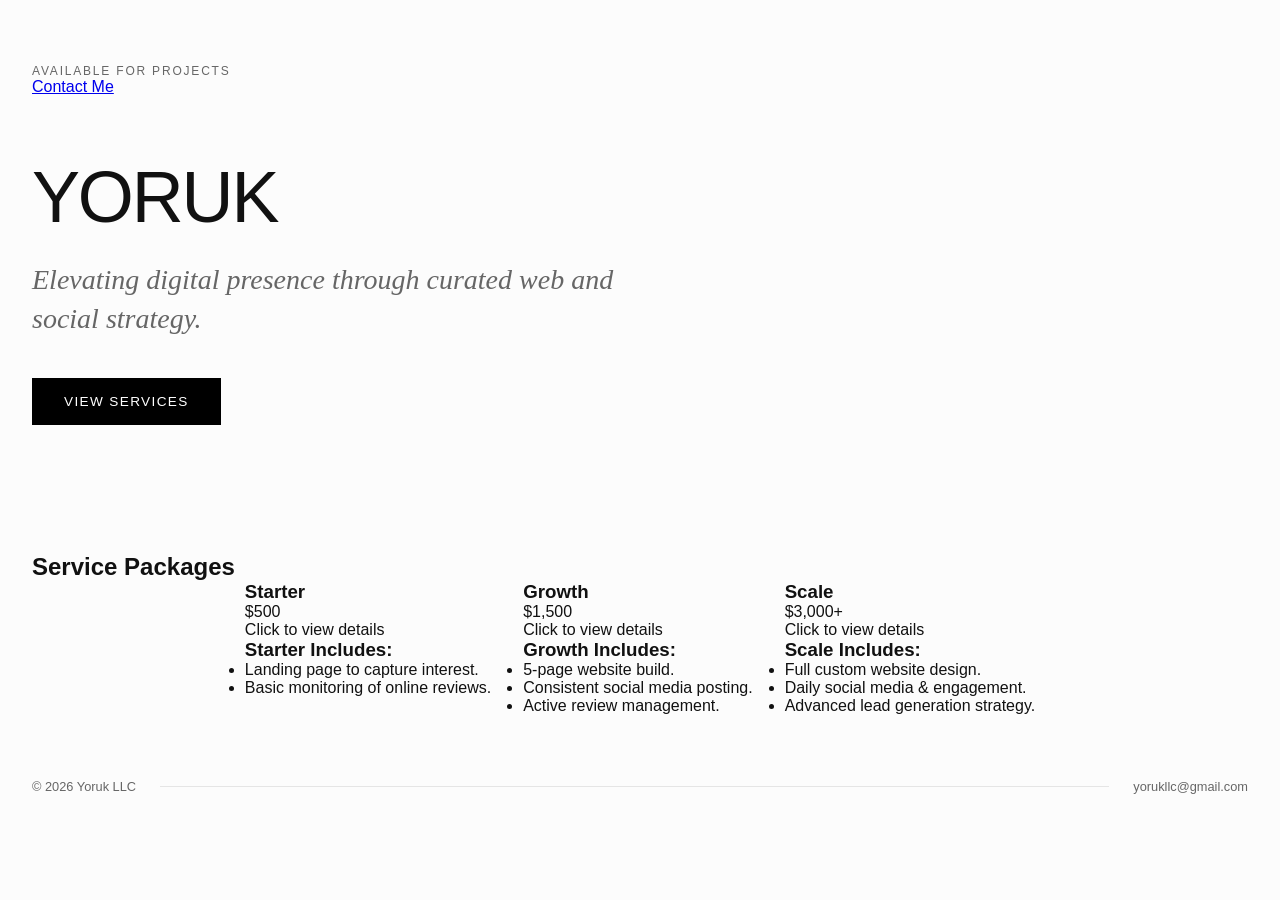
==== index.html @ 00af8c2c "Update index.html" ====
<!DOCTYPE html>
<html lang="en">
<!-- SECTION: Metadata & External Resources -->
<head>
    <meta charset="UTF-8">
    <meta name="viewport" content="width=device-width, initial-scale=1.0">
    <title>Yoruk | Digital</title>
    <!-- Linking the CSS file -->
    <link rel="stylesheet" href="style.css?v=2">
</head>
<body>

    <!-- SECTION: Header (Status & Navigation) -->
    <header class="fade-in">
        <div class="status-badge">Available for Projects</div>
        <nav>
            <a href="mailto:yorukllc@gmail.com">Contact Me</a>
        </nav>
    </header>

    <!-- SECTION: Main Hero (Title & Tagline) -->
    <main class="fade-in">
        <h1>Yoruk</h1>
        <p class="tagline">Elevating digital presence through curated web and social strategy.</p>
        <a href="#pricing" class="cta-button">View Services</a>
    </main>

    <!-- SECTION: Pricing & Service Selection -->
    <section id="pricing" class="pricing-section">
        <h2>Service Packages</h2>
        <div class="pricing-container">
            
            <!-- Tier 1: Starter -->
            <div class="flip-card" onclick="this.classList.toggle('flipped')">
                <div class="flip-card-inner">
                    <div class="flip-card-front">
                        <h3>Starter</h3>
                        <div class="amount">$500</div>
                        <p>Click to view details</p>
                    </div>
                    <div class="flip-card-back">
                        <h3>Starter Includes:</h3>
                        <ul>
                            <li>Landing page to capture interest.</li>
                            <li>Basic monitoring of online reviews.</li>
                        </ul>
                    </div>
                </div>
            </div>

            <!-- Tier 2: Growth -->
            <div class="flip-card" onclick="this.classList.toggle('flipped')">
                <div class="flip-card-inner">
                    <div class="flip-card-front">
                        <h3>Growth</h3>
                        <div class="amount">$1,500</div>
                        <p>Click to view details</p>
                    </div>
                    <div class="flip-card-back">
                        <h3>Growth Includes:</h3>
                        <ul>
                            <li>5-page website build.</li>
                            <li>Consistent social media posting.</li>
                            <li>Active review management.</li>
                        </ul>
                    </div>
                </div>
            </div>

            <!-- Tier 3: Scale -->
            <div class="flip-card" onclick="this.classList.toggle('flipped')">
                <div class="flip-card-inner">
                    <div class="flip-card-front">
                        <h3>Scale</h3>
                        <div class="amount">$3,000+</div>
                        <p>Click to view details</p>
                    </div>
                    <div class="flip-card-back">
                        <h3>Scale Includes:</h3>
                        <ul>
                            <li>Full custom website design.</li>
                            <li>Daily social media & engagement.</li>
                            <li>Advanced lead generation strategy.</li>
                        </ul>
                    </div>
                </div>
            </div>
        </div>
    </section>

    <!-- SECTION: Footer -->
    <footer class="fade-in">
        <div>&copy; 2026 Yoruk LLC</div>
        <div class="footer-line"></div>
        <div><a href="mailto:yorukllc@gmail.com" style="color: inherit; text-decoration: none;">yorukllc@gmail.com</a></div>
    </footer>

    <!-- SECTION: JavaScript Integration -->
    <!-- (Note: The flip functionality is handled by inline JS via the click attribute) -->
    <script src="script.js"></script>
</body>
</html>
---- style.css ----
:root {
    --bg-color: #fcfcfc;
    --text-main: #111111;
    --text-muted: #666666;
    --accent: #000000;
}

* {
    box-sizing: border-box;
    margin: 0;
    padding: 0;
}

body {
    font-family: 'Inter', -apple-system, BlinkMacSystemFont, sans-serif;
    background-color: var(--bg-color);
    color: var(--text-main);
    display: flex;
    flex-direction: column;
    padding: 4rem 2rem;
    -webkit-font-smoothing: antialiased;
}

/* Luxury Entrance Animation */
.fade-in {
    animation: fadeIn ease 1.6s;
}

@keyframes fadeIn {
    0% { opacity: 0; transform: translateY(10px); }
    100% { opacity: 1; transform: translateY(0); }
}

header {
    width: 100%;
}

.status-badge {
    font-size: 0.75rem;
    text-transform: uppercase;
    letter-spacing: 0.15em;
    color: var(--text-muted);
    font-weight: 500;
}

main {
    max-width: 600px;
    margin: 4rem 0;
}

h1 {
    font-family: 'Inter', sans-serif;
    font-size: clamp(2.5rem, 8vw, 4.5rem);
    font-weight: 300;
    letter-spacing: -0.03em;
    line-height: 1.05;
    margin-bottom: 1.5rem;
    text-transform: uppercase;
}

.tagline {
    font-family: 'Georgia', serif; /* Fallback for your luxury font */
    font-size: clamp(1.25rem, 4vw, 1.75rem);
    font-style: italic;
    color: var(--text-muted);
    line-height: 1.4;
    font-weight: 300;
    margin-bottom: 2.5rem;
}

.cta-button {
    display: inline-block;
    background-color: var(--accent);
    color: #ffffff;
    text-decoration: none;
    padding: 1rem 2rem;
    font-size: 0.85rem;
    letter-spacing: 0.1em;
    text-transform: uppercase;
    font-weight: 500;
    transition: all 0.3s ease;
}

.cta-button:hover {
    opacity: 0.8;
    transform: translateY(-1px);
}

/* Pricing Section */
.pricing-section {
    padding: 4rem 0;
}

.pricing-container {
    display: flex;
    flex-wrap: wrap;
    gap: 2rem;
    justify-content: center;
}

.price-card {
    background: #ffffff;
    border: 1px solid #e5e5e5;
    border-radius: 12px;
    padding: 2.5rem;
    display: flex;
    flex-direction: column;
    align-items: center;
    transition: all 0.3s ease;
    cursor: pointer;
}

.price-card:hover {
    border-color: var(--accent);
    transform: translateY(-5px);
    box-shadow: 0 10px 20px rgba(0,0,0,0.05);
}

.price-card h3 {
    font-size: 1.5rem;
    margin-bottom: 1rem;
    text-transform: uppercase;
}

.price-card .amount {
    font-size: 2rem;
    font-weight: 300;
    margin-bottom: 2rem;
}

.price-card ul {
    list-style: none;
    color: var(--text-muted);
    text-align: center;
}

/* À La Carte Table */
#service-table {
    width: 100%;
    max-width: 600px;
    margin: 2rem auto;
    border-collapse: collapse;
}

#service-table td {
    padding: 1.5rem;
    border-bottom: 1px solid #e5e5e5;
    cursor: pointer;
    transition: background 0.2s;
}

#service-table tr:hover {
    background-color: #f9f9f9;
}

.selected {
    background-color: #f0f0f0 !important;
    border-left: 5px solid var(--accent);
}

/* Footer */
footer {
    width: 100%;
    margin-top: auto;
    display: flex;
    justify-content: space-between;
    align-items: center;
    font-size: 0.8rem;
    color: var(--text-muted);
}

.footer-line {
    height: 1px;
    background-color: #e5e5e5;
    flex-grow: 1;
    margin: 0 1.5rem;
}

/* Mobile Adjustments */
@media (max-width: 480px) {
    body { padding: 2rem 1.5rem; }
    footer { flex-direction: column; gap: 1rem; align-items: flex-start; }
    .footer-line { display: none; }
}
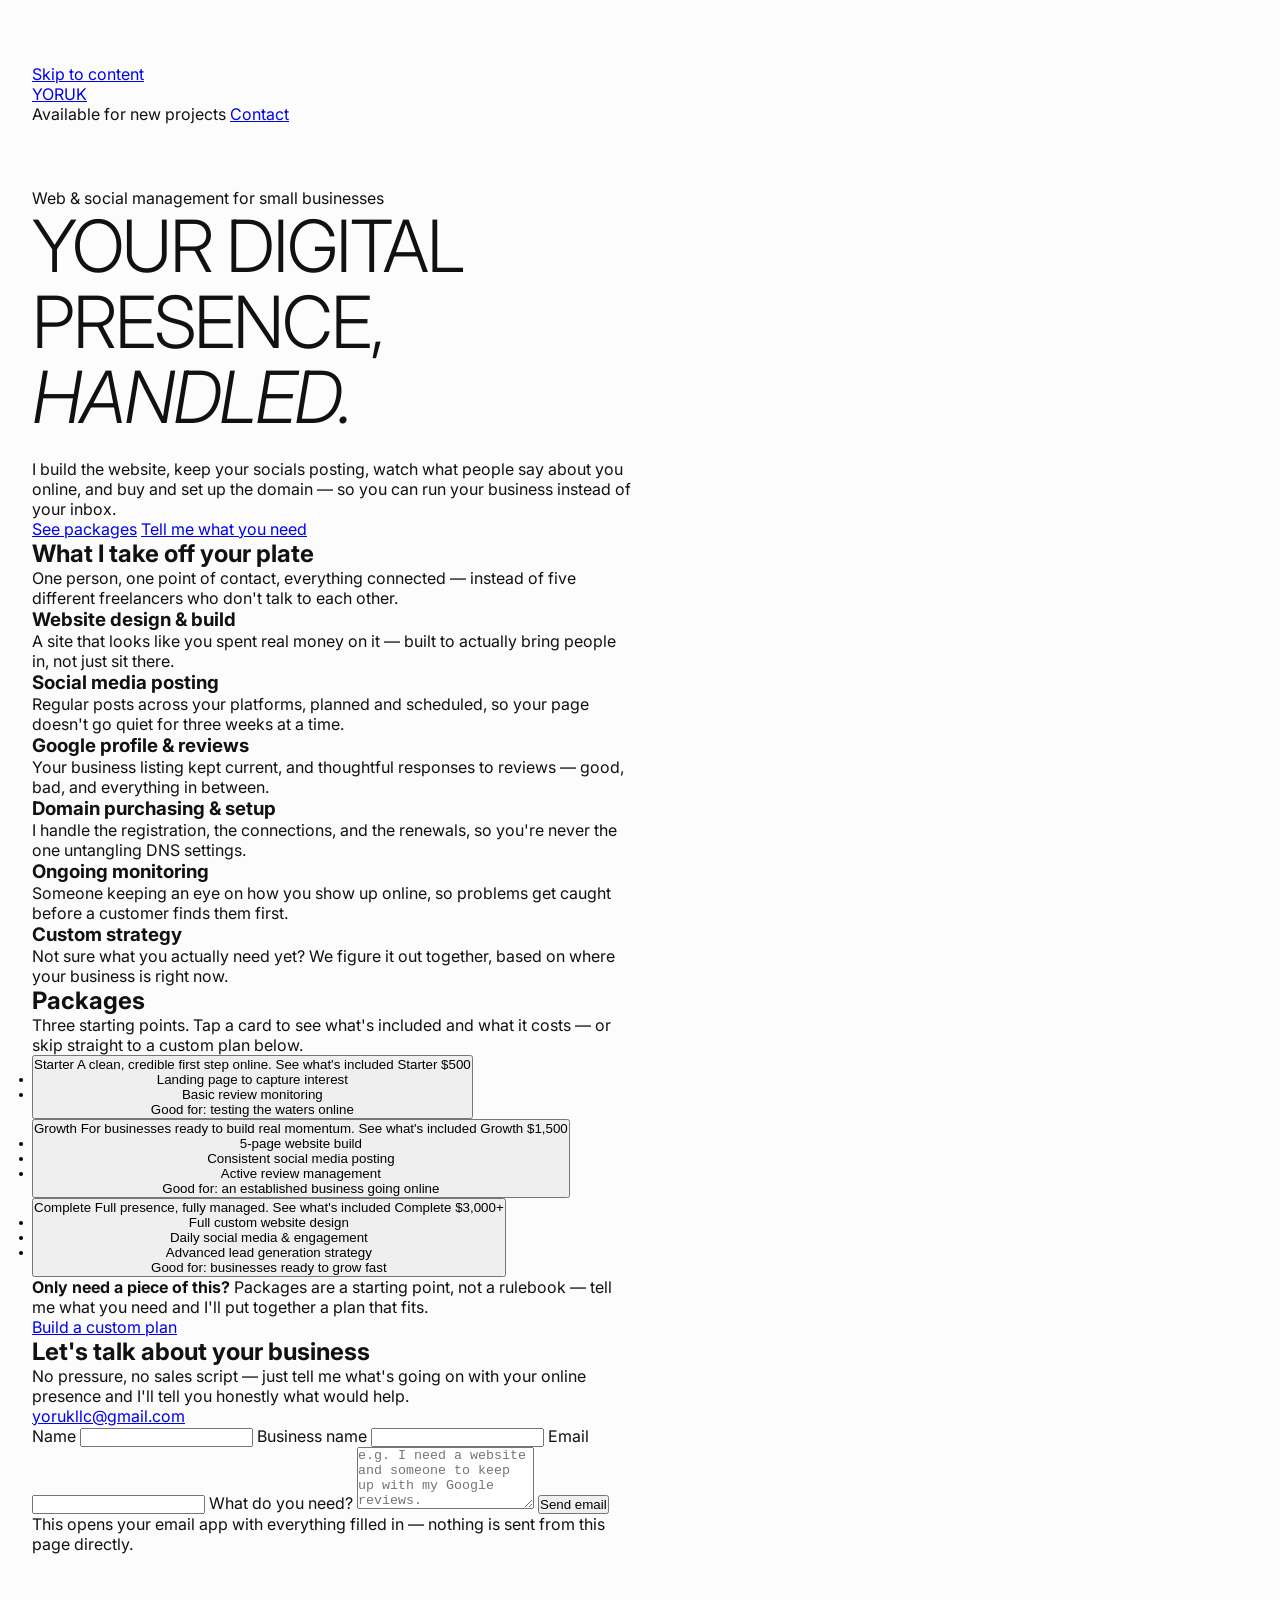
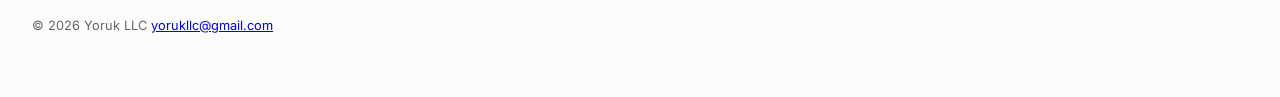
==== commit 4e65f42b: "Update index.html" ====
--- a/index.html
+++ b/index.html
@@ -1,102 +1,213 @@
 <!DOCTYPE html>
 <html lang="en">
-<!-- SECTION: Metadata & External Resources -->
 <head>
-    <meta charset="UTF-8">
-    <meta name="viewport" content="width=device-width, initial-scale=1.0">
-    <title>Yoruk | Digital</title>
-    <!-- Linking the CSS file -->
-    <link rel="stylesheet" href="style.css?v=2">
+<meta charset="UTF-8">
+<meta name="viewport" content="width=device-width, initial-scale=1.0">
+<title>Yoruk — Digital Presence, Handled</title>
+<meta name="description" content="Yoruk builds websites, manages social posting, watches your reviews, and handles your domains — so your business shows up well online, without you having to manage it.">
+
+<link rel="preconnect" href="https://fonts.googleapis.com">
+<link rel="preconnect" href="https://fonts.gstatic.com" crossorigin>
+<link href="https://fonts.googleapis.com/css2?family=Fraunces:ital,opsz,wght@0,9..144,400;0,9..144,500;0,9..144,600;1,9..144,500&family=Inter:wght@400;500;600&family=IBM+Plex+Mono:wght@400;500&display=swap" rel="stylesheet">
+
+<link rel="stylesheet" href="style.css">
 </head>
 <body>
 
-    <!-- SECTION: Header (Status & Navigation) -->
-    <header class="fade-in">
-        <div class="status-badge">Available for Projects</div>
-        <nav>
-            <a href="mailto:yorukllc@gmail.com">Contact Me</a>
-        </nav>
-    </header>
-
-    <!-- SECTION: Main Hero (Title & Tagline) -->
-    <main class="fade-in">
-        <h1>Yoruk</h1>
-        <p class="tagline">Elevating digital presence through curated web and social strategy.</p>
-        <a href="#pricing" class="cta-button">View Services</a>
-    </main>
-
-    <!-- SECTION: Pricing & Service Selection -->
-    <section id="pricing" class="pricing-section">
-        <h2>Service Packages</h2>
-        <div class="pricing-container">
-            
-            <!-- Tier 1: Starter -->
-            <div class="flip-card" onclick="this.classList.toggle('flipped')">
-                <div class="flip-card-inner">
-                    <div class="flip-card-front">
-                        <h3>Starter</h3>
-                        <div class="amount">$500</div>
-                        <p>Click to view details</p>
-                    </div>
-                    <div class="flip-card-back">
-                        <h3>Starter Includes:</h3>
-                        <ul>
-                            <li>Landing page to capture interest.</li>
-                            <li>Basic monitoring of online reviews.</li>
-                        </ul>
-                    </div>
-                </div>
-            </div>
-
-            <!-- Tier 2: Growth -->
-            <div class="flip-card" onclick="this.classList.toggle('flipped')">
-                <div class="flip-card-inner">
-                    <div class="flip-card-front">
-                        <h3>Growth</h3>
-                        <div class="amount">$1,500</div>
-                        <p>Click to view details</p>
-                    </div>
-                    <div class="flip-card-back">
-                        <h3>Growth Includes:</h3>
-                        <ul>
-                            <li>5-page website build.</li>
-                            <li>Consistent social media posting.</li>
-                            <li>Active review management.</li>
-                        </ul>
-                    </div>
-                </div>
-            </div>
-
-            <!-- Tier 3: Scale -->
-            <div class="flip-card" onclick="this.classList.toggle('flipped')">
-                <div class="flip-card-inner">
-                    <div class="flip-card-front">
-                        <h3>Scale</h3>
-                        <div class="amount">$3,000+</div>
-                        <p>Click to view details</p>
-                    </div>
-                    <div class="flip-card-back">
-                        <h3>Scale Includes:</h3>
-                        <ul>
-                            <li>Full custom website design.</li>
-                            <li>Daily social media & engagement.</li>
-                            <li>Advanced lead generation strategy.</li>
-                        </ul>
-                    </div>
-                </div>
-            </div>
-        </div>
-    </section>
-
-    <!-- SECTION: Footer -->
-    <footer class="fade-in">
-        <div>&copy; 2026 Yoruk LLC</div>
-        <div class="footer-line"></div>
-        <div><a href="mailto:yorukllc@gmail.com" style="color: inherit; text-decoration: none;">yorukllc@gmail.com</a></div>
-    </footer>
-
-    <!-- SECTION: JavaScript Integration -->
-    <!-- (Note: The flip functionality is handled by inline JS via the click attribute) -->
-    <script src="script.js"></script>
+<a class="skip-link" href="#main">Skip to content</a>
+
+<header class="site-header">
+  <div class="wrap header-row">
+    <a href="#top" class="wordmark">YORUK</a>
+    <nav class="header-nav">
+      <span class="availability">
+        <span class="availability-dot" aria-hidden="true"></span>
+        Available for new projects
+      </span>
+      <a href="#contact" class="header-cta">Contact</a>
+    </nav>
+  </div>
+</header>
+
+<main id="main">
+
+  <section id="top" class="hero">
+    <div class="wrap hero-grid">
+      <div class="hero-copy">
+        <p class="eyebrow">Web &amp; social management for small businesses</p>
+        <h1>Your digital presence,<br><em>handled.</em></h1>
+        <p class="hero-sub">
+          I build the website, keep your socials posting, watch what people say about you online, and buy and set up the domain — so you can run your business instead of your inbox.
+        </p>
+        <div class="hero-actions">
+          <a href="#pricing" class="btn btn-primary">See packages</a>
+          <a href="#contact" class="btn btn-ghost">Tell me what you need</a>
+        </div>
+      </div>
+      <div class="hero-mark" aria-hidden="true">
+        <div class="route">
+          <span class="route-line"></span>
+          <span class="route-point" style="--d:0"></span>
+          <span class="route-point" style="--d:1"></span>
+          <span class="route-point" style="--d:2"></span>
+          <span class="route-point" style="--d:3"></span>
+        </div>
+      </div>
+    </div>
+  </section>
+
+  <section id="services" class="services">
+    <div class="wrap">
+      <div class="section-head">
+        <span class="waypoint" aria-hidden="true"></span>
+        <h2>What I take off your plate</h2>
+        <p class="section-sub">One person, one point of contact, everything connected — instead of five different freelancers who don't talk to each other.</p>
+      </div>
+
+      <div class="service-grid">
+        <div class="service-card">
+          <h3>Website design &amp; build</h3>
+          <p>A site that looks like you spent real money on it — built to actually bring people in, not just sit there.</p>
+        </div>
+        <div class="service-card">
+          <h3>Social media posting</h3>
+          <p>Regular posts across your platforms, planned and scheduled, so your page doesn't go quiet for three weeks at a time.</p>
+        </div>
+        <div class="service-card">
+          <h3>Google profile &amp; reviews</h3>
+          <p>Your business listing kept current, and thoughtful responses to reviews — good, bad, and everything in between.</p>
+        </div>
+        <div class="service-card">
+          <h3>Domain purchasing &amp; setup</h3>
+          <p>I handle the registration, the connections, and the renewals, so you're never the one untangling DNS settings.</p>
+        </div>
+        <div class="service-card">
+          <h3>Ongoing monitoring</h3>
+          <p>Someone keeping an eye on how you show up online, so problems get caught before a customer finds them first.</p>
+        </div>
+        <div class="service-card">
+          <h3>Custom strategy</h3>
+          <p>Not sure what you actually need yet? We figure it out together, based on where your business is right now.</p>
+        </div>
+      </div>
+    </div>
+  </section>
+
+  <section id="pricing" class="pricing">
+    <div class="wrap">
+      <div class="section-head">
+        <span class="waypoint" aria-hidden="true"></span>
+        <h2>Packages</h2>
+        <p class="section-sub">Three starting points. Tap a card to see what's included and what it costs — or skip straight to a custom plan below.</p>
+      </div>
+
+      <div class="tier-grid">
+
+        <button type="button" class="tier-card" data-tier="starter" aria-pressed="false">
+          <span class="tier-card-inner">
+            <span class="tier-face tier-front">
+              <span class="tier-name">Starter</span>
+              <span class="tier-teaser">A clean, credible first step online.</span>
+              <span class="tier-flip-hint">See what's included</span>
+            </span>
+            <span class="tier-face tier-back">
+              <span class="tier-name">Starter</span>
+              <span class="tier-price">$500</span>
+              <ul class="tier-list">
+                <li>Landing page to capture interest</li>
+                <li>Basic review monitoring</li>
+              </ul>
+              <span class="tier-note">Good for: testing the waters online</span>
+            </span>
+          </span>
+        </button>
+
+        <button type="button" class="tier-card" data-tier="growth" aria-pressed="false">
+          <span class="tier-card-inner">
+            <span class="tier-face tier-front">
+              <span class="tier-name">Growth</span>
+              <span class="tier-teaser">For businesses ready to build real momentum.</span>
+              <span class="tier-flip-hint">See what's included</span>
+            </span>
+            <span class="tier-face tier-back">
+              <span class="tier-name">Growth</span>
+              <span class="tier-price">$1,500</span>
+              <ul class="tier-list">
+                <li>5-page website build</li>
+                <li>Consistent social media posting</li>
+                <li>Active review management</li>
+              </ul>
+              <span class="tier-note">Good for: an established business going online</span>
+            </span>
+          </span>
+        </button>
+
+        <button type="button" class="tier-card" data-tier="complete" aria-pressed="false">
+          <span class="tier-card-inner">
+            <span class="tier-face tier-front">
+              <span class="tier-name">Complete</span>
+              <span class="tier-teaser">Full presence, fully managed.</span>
+              <span class="tier-flip-hint">See what's included</span>
+            </span>
+            <span class="tier-face tier-back">
+              <span class="tier-name">Complete</span>
+              <span class="tier-price">$3,000+</span>
+              <ul class="tier-list">
+                <li>Full custom website design</li>
+                <li>Daily social media &amp; engagement</li>
+                <li>Advanced lead generation strategy</li>
+              </ul>
+              <span class="tier-note">Good for: businesses ready to grow fast</span>
+            </span>
+          </span>
+        </button>
+
+      </div>
+
+      <div class="custom-note">
+        <p><strong>Only need a piece of this?</strong> Packages are a starting point, not a rulebook — tell me what you need and I'll put together a plan that fits.</p>
+        <a href="#contact" class="btn btn-ghost btn-small">Build a custom plan</a>
+      </div>
+    </div>
+  </section>
+
+  <section id="contact" class="contact">
+    <div class="wrap contact-grid">
+      <div class="contact-copy">
+        <span class="waypoint" aria-hidden="true"></span>
+        <h2>Let's talk about your business</h2>
+        <p class="section-sub">No pressure, no sales script — just tell me what's going on with your online presence and I'll tell you honestly what would help.</p>
+        <a class="contact-email" href="mailto:yorukllc@gmail.com">yorukllc@gmail.com</a>
+      </div>
+
+      <form class="contact-form" id="contact-form">
+        <label for="name">Name</label>
+        <input type="text" id="name" name="name" required autocomplete="name">
+
+        <label for="business">Business name</label>
+        <input type="text" id="business" name="business" autocomplete="organization">
+
+        <label for="email">Email</label>
+        <input type="email" id="email" name="email" required autocomplete="email">
+
+        <label for="message">What do you need?</label>
+        <textarea id="message" name="message" rows="4" required placeholder="e.g. I need a website and someone to keep up with my Google reviews."></textarea>
+
+        <button type="submit" class="btn btn-primary">Send email</button>
+        <p class="form-note">This opens your email app with everything filled in — nothing is sent from this page directly.</p>
+      </form>
+    </div>
+  </section>
+
+</main>
+
+<footer class="site-footer">
+  <div class="wrap footer-row">
+    <span>© 2026 Yoruk LLC</span>
+    <a href="mailto:yorukllc@gmail.com">yorukllc@gmail.com</a>
+  </div>
+</footer>
+
+<script src="script.js"></script>
 </body>
-</html>+</html>
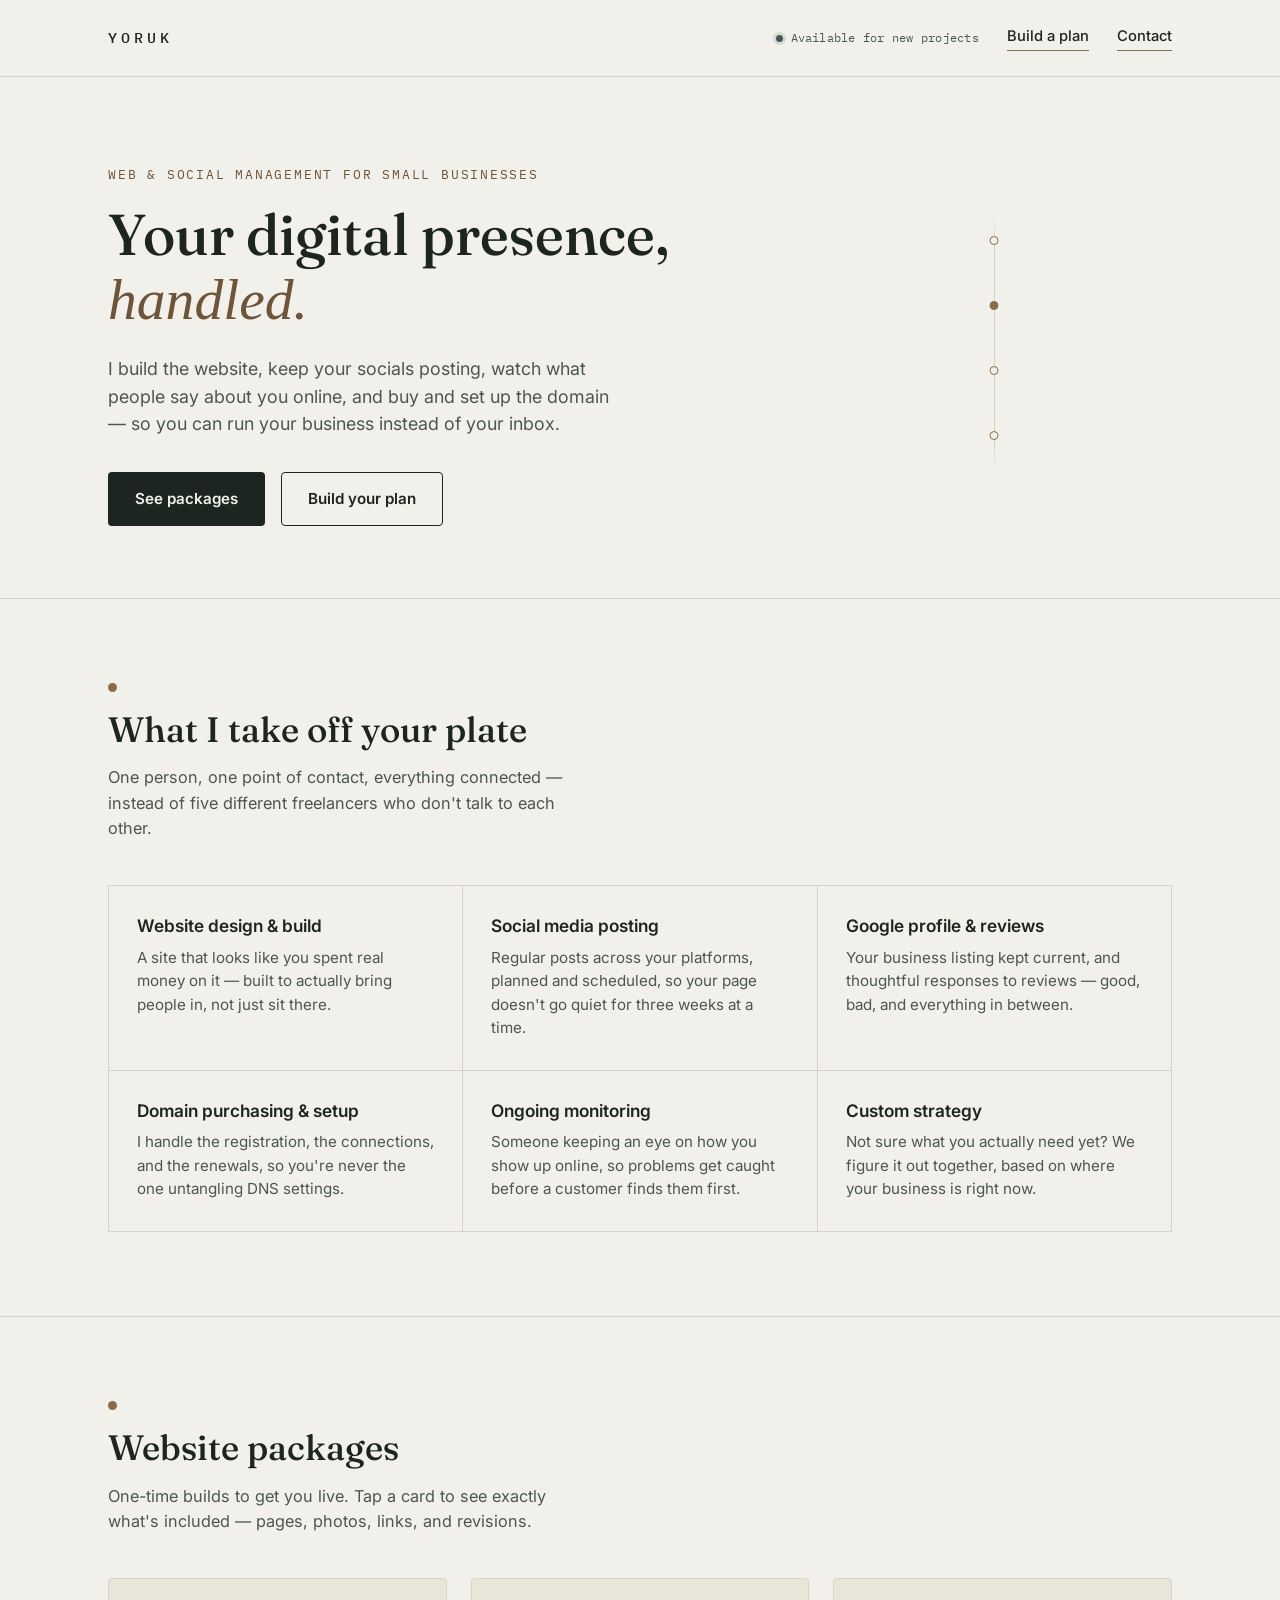
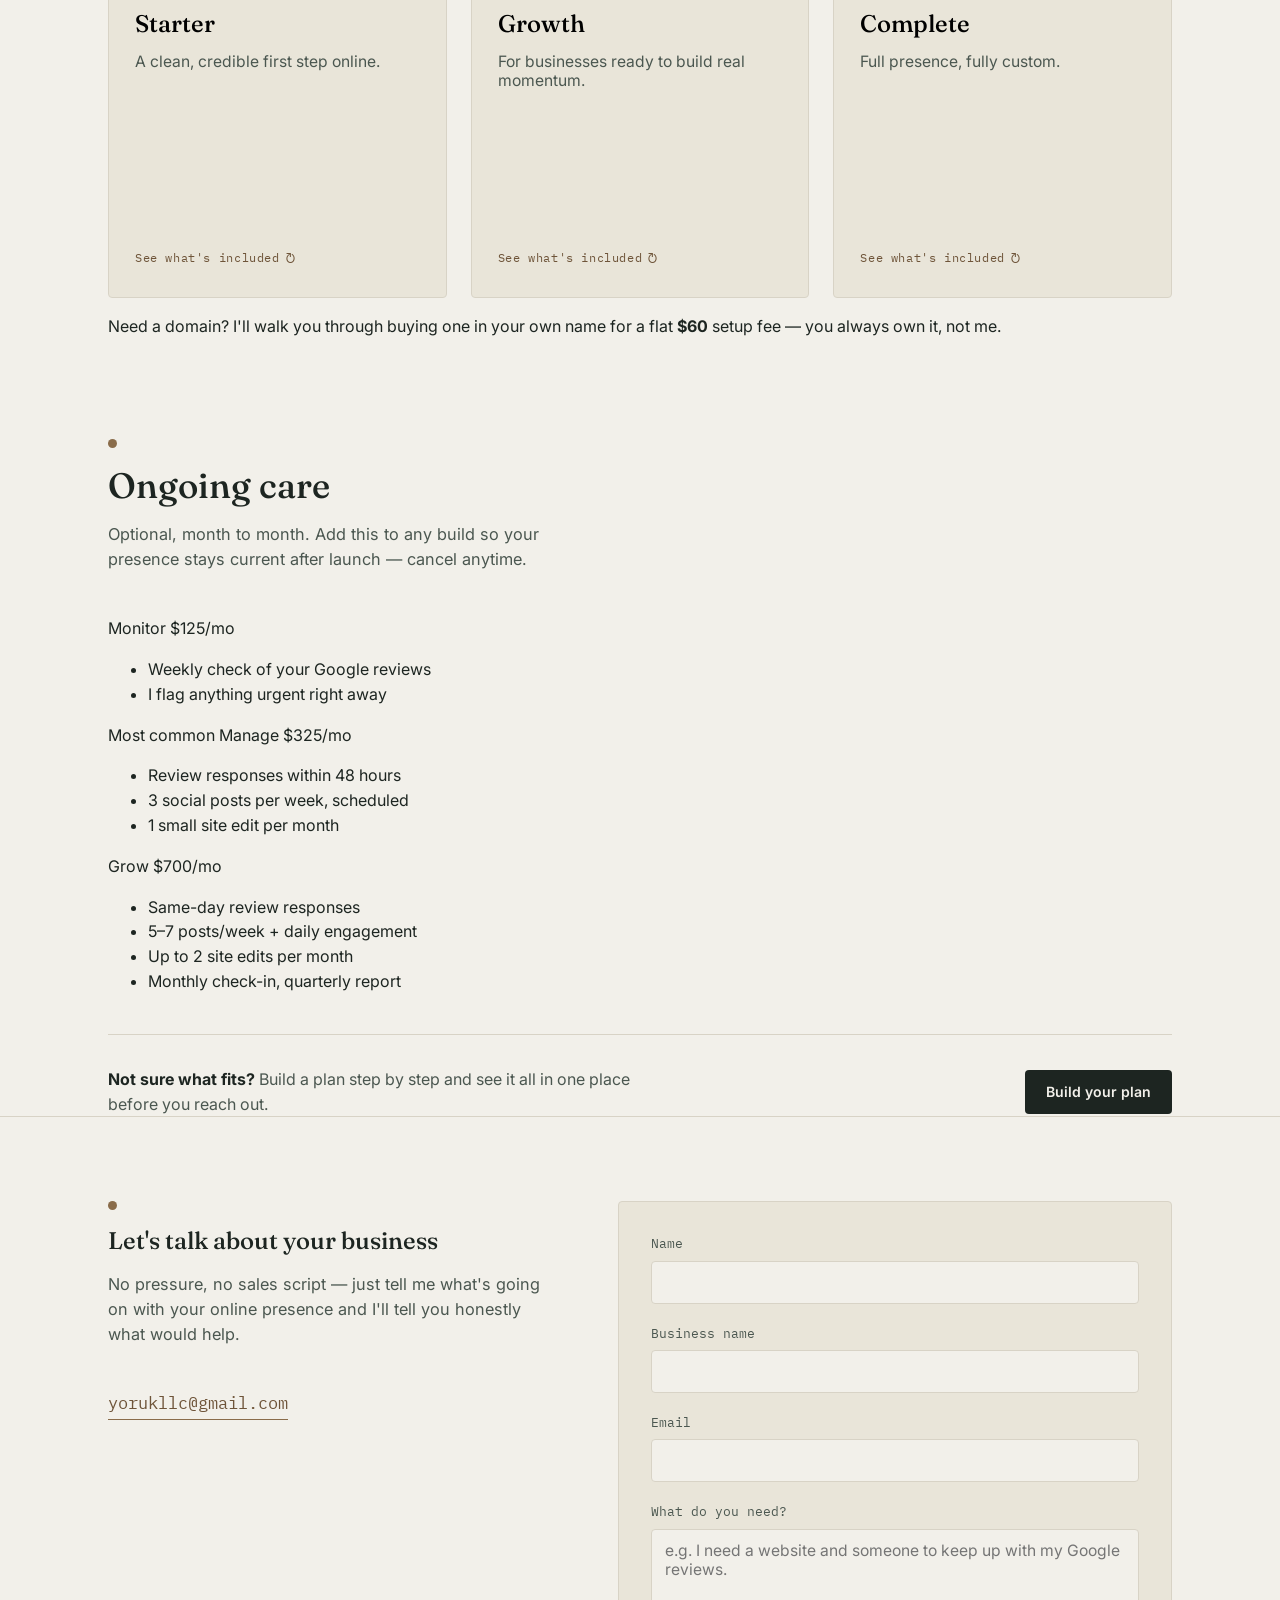
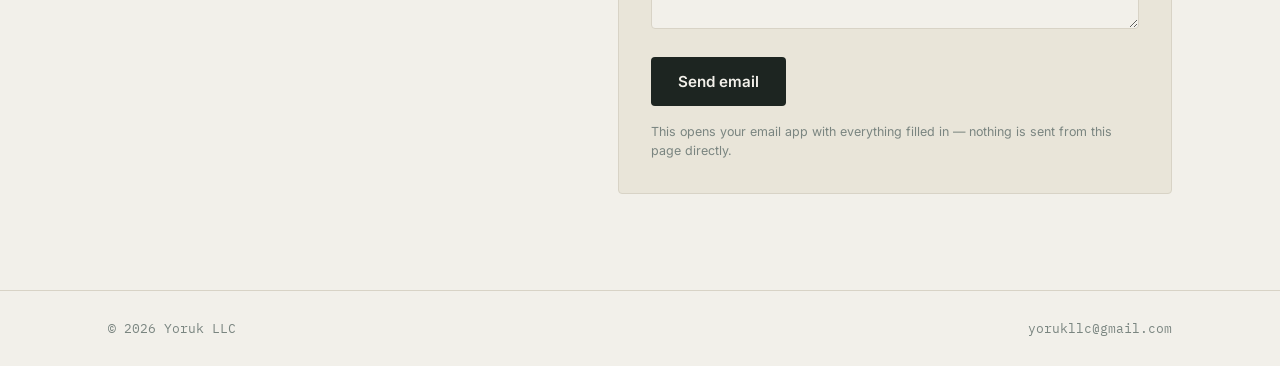
==== commit 5f707e19: "Update index.html" ====
--- a/index.html
+++ b/index.html
@@ -24,6 +24,7 @@
         <span class="availability-dot" aria-hidden="true"></span>
         Available for new projects
       </span>
+      <a href="plans.html" class="header-cta">Build a plan</a>
       <a href="#contact" class="header-cta">Contact</a>
     </nav>
   </div>
@@ -41,7 +42,7 @@
         </p>
         <div class="hero-actions">
           <a href="#pricing" class="btn btn-primary">See packages</a>
-          <a href="#contact" class="btn btn-ghost">Tell me what you need</a>
+          <a href="plans.html" class="btn btn-ghost">Build your plan</a>
         </div>
       </div>
       <div class="hero-mark" aria-hidden="true">
@@ -97,8 +98,8 @@
     <div class="wrap">
       <div class="section-head">
         <span class="waypoint" aria-hidden="true"></span>
-        <h2>Packages</h2>
-        <p class="section-sub">Three starting points. Tap a card to see what's included and what it costs — or skip straight to a custom plan below.</p>
+        <h2>Website packages</h2>
+        <p class="section-sub">One-time builds to get you live. Tap a card to see exactly what's included — pages, photos, links, and revisions.</p>
       </div>
 
       <div class="tier-grid">
@@ -112,10 +113,13 @@
             </span>
             <span class="tier-face tier-back">
               <span class="tier-name">Starter</span>
-              <span class="tier-price">$500</span>
+              <span class="tier-price">$500 <span class="tier-price-unit">one-time</span></span>
               <ul class="tier-list">
-                <li>Landing page to capture interest</li>
-                <li>Basic review monitoring</li>
+                <li>1-page site (single scroll)</li>
+                <li>Up to 10 photos</li>
+                <li>Up to 5 links/buttons (menu, socials, directions, etc.)</li>
+                <li>Contact form, mobile-friendly</li>
+                <li>1 round of revisions</li>
               </ul>
               <span class="tier-note">Good for: testing the waters online</span>
             </span>
@@ -131,11 +135,13 @@
             </span>
             <span class="tier-face tier-back">
               <span class="tier-name">Growth</span>
-              <span class="tier-price">$1,500</span>
+              <span class="tier-price">$1,500 <span class="tier-price-unit">one-time</span></span>
               <ul class="tier-list">
-                <li>5-page website build</li>
-                <li>Consistent social media posting</li>
-                <li>Active review management</li>
+                <li>3–5 pages (Home, About, Services/Menu, Gallery, Contact)</li>
+                <li>Up to 25 photos</li>
+                <li>Unlimited internal links + up to 3 external (order/booking, socials)</li>
+                <li>Basic SEO setup</li>
+                <li>2 rounds of revisions</li>
               </ul>
               <span class="tier-note">Good for: an established business going online</span>
             </span>
@@ -146,16 +152,18 @@
           <span class="tier-card-inner">
             <span class="tier-face tier-front">
               <span class="tier-name">Complete</span>
-              <span class="tier-teaser">Full presence, fully managed.</span>
+              <span class="tier-teaser">Full presence, fully custom.</span>
               <span class="tier-flip-hint">See what's included</span>
             </span>
             <span class="tier-face tier-back">
               <span class="tier-name">Complete</span>
-              <span class="tier-price">$3,000+</span>
+              <span class="tier-price">$3,000+ <span class="tier-price-unit">one-time</span></span>
               <ul class="tier-list">
-                <li>Full custom website design</li>
-                <li>Daily social media &amp; engagement</li>
-                <li>Advanced lead generation strategy</li>
+                <li>6+ custom pages</li>
+                <li>Unlimited photos</li>
+                <li>Unlimited links + booking/e-commerce integrations</li>
+                <li>Blog setup, custom animations</li>
+                <li>3 rounds of revisions</li>
               </ul>
               <span class="tier-note">Good for: businesses ready to grow fast</span>
             </span>
@@ -164,9 +172,52 @@
 
       </div>
 
+      <p class="tier-footnote">Need a domain? I'll walk you through buying one in your own name for a flat <strong>$60</strong> setup fee — you always own it, not me.</p>
+    </div>
+  </section>
+
+  <section id="care" class="care">
+    <div class="wrap">
+      <div class="section-head">
+        <span class="waypoint" aria-hidden="true"></span>
+        <h2>Ongoing care</h2>
+        <p class="section-sub">Optional, month to month. Add this to any build so your presence stays current after launch — cancel anytime.</p>
+      </div>
+
+      <div class="care-grid">
+        <div class="care-card">
+          <span class="care-name">Monitor</span>
+          <span class="care-price">$125<span class="care-price-unit">/mo</span></span>
+          <ul class="care-list">
+            <li>Weekly check of your Google reviews</li>
+            <li>I flag anything urgent right away</li>
+          </ul>
+        </div>
+        <div class="care-card care-card-featured">
+          <span class="care-badge">Most common</span>
+          <span class="care-name">Manage</span>
+          <span class="care-price">$325<span class="care-price-unit">/mo</span></span>
+          <ul class="care-list">
+            <li>Review responses within 48 hours</li>
+            <li>3 social posts per week, scheduled</li>
+            <li>1 small site edit per month</li>
+          </ul>
+        </div>
+        <div class="care-card">
+          <span class="care-name">Grow</span>
+          <span class="care-price">$700<span class="care-price-unit">/mo</span></span>
+          <ul class="care-list">
+            <li>Same-day review responses</li>
+            <li>5–7 posts/week + daily engagement</li>
+            <li>Up to 2 site edits per month</li>
+            <li>Monthly check-in, quarterly report</li>
+          </ul>
+        </div>
+      </div>
+
       <div class="custom-note">
-        <p><strong>Only need a piece of this?</strong> Packages are a starting point, not a rulebook — tell me what you need and I'll put together a plan that fits.</p>
-        <a href="#contact" class="btn btn-ghost btn-small">Build a custom plan</a>
+        <p><strong>Not sure what fits?</strong> Build a plan step by step and see it all in one place before you reach out.</p>
+        <a href="plans.html" class="btn btn-primary btn-small">Build your plan</a>
       </div>
     </div>
   </section>
--- a/style.css
+++ b/style.css
@@ -1,184 +1,596 @@
+/* ============================================
+   YORUK — design tokens
+   ============================================ */
 :root {
-    --bg-color: #fcfcfc;
-    --text-main: #111111;
-    --text-muted: #666666;
-    --accent: #000000;
-}
-
-* {
-    box-sizing: border-box;
-    margin: 0;
-    padding: 0;
+  --paper:      #F2F0EA;
+  --paper-alt:  #E9E5D9;
+  --ink:        #1D2521;
+  --ink-soft:   #4B5750;
+  --ink-faint:  #7A8580;
+  --accent:     #8A6C4A;
+  --accent-deep:#6E5439;
+  --accent-tint:#C9B79A;
+  --teal:       #445752;
+  --line:       #D8D3C6;
+
+  --font-display: 'Fraunces', Georgia, serif;
+  --font-body: 'Inter', -apple-system, BlinkMacSystemFont, sans-serif;
+  --font-mono: 'IBM Plex Mono', 'Courier New', monospace;
+
+  --wrap: 1120px;
+  --radius: 4px;
+}
+
+* { box-sizing: border-box; }
+
+html { scroll-behavior: smooth; }
+
+@media (prefers-reduced-motion: reduce) {
+  html { scroll-behavior: auto; }
+  *, *::before, *::after {
+    animation-duration: 0.01ms !important;
+    animation-iteration-count: 1 !important;
+    transition-duration: 0.01ms !important;
+  }
 }
 
 body {
-    font-family: 'Inter', -apple-system, BlinkMacSystemFont, sans-serif;
-    background-color: var(--bg-color);
-    color: var(--text-main);
-    display: flex;
-    flex-direction: column;
-    padding: 4rem 2rem;
-    -webkit-font-smoothing: antialiased;
-}
-
-/* Luxury Entrance Animation */
-.fade-in {
-    animation: fadeIn ease 1.6s;
-}
-
-@keyframes fadeIn {
-    0% { opacity: 0; transform: translateY(10px); }
-    100% { opacity: 1; transform: translateY(0); }
-}
-
-header {
-    width: 100%;
-}
-
-.status-badge {
-    font-size: 0.75rem;
-    text-transform: uppercase;
-    letter-spacing: 0.15em;
-    color: var(--text-muted);
-    font-weight: 500;
-}
-
-main {
-    max-width: 600px;
-    margin: 4rem 0;
-}
-
-h1 {
-    font-family: 'Inter', sans-serif;
-    font-size: clamp(2.5rem, 8vw, 4.5rem);
-    font-weight: 300;
-    letter-spacing: -0.03em;
-    line-height: 1.05;
-    margin-bottom: 1.5rem;
-    text-transform: uppercase;
-}
-
-.tagline {
-    font-family: 'Georgia', serif; /* Fallback for your luxury font */
-    font-size: clamp(1.25rem, 4vw, 1.75rem);
-    font-style: italic;
-    color: var(--text-muted);
-    line-height: 1.4;
-    font-weight: 300;
-    margin-bottom: 2.5rem;
-}
-
-.cta-button {
-    display: inline-block;
-    background-color: var(--accent);
-    color: #ffffff;
-    text-decoration: none;
-    padding: 1rem 2rem;
-    font-size: 0.85rem;
-    letter-spacing: 0.1em;
-    text-transform: uppercase;
-    font-weight: 500;
-    transition: all 0.3s ease;
-}
-
-.cta-button:hover {
-    opacity: 0.8;
-    transform: translateY(-1px);
-}
-
-/* Pricing Section */
-.pricing-section {
-    padding: 4rem 0;
-}
-
-.pricing-container {
-    display: flex;
-    flex-wrap: wrap;
-    gap: 2rem;
-    justify-content: center;
-}
-
-.price-card {
-    background: #ffffff;
-    border: 1px solid #e5e5e5;
-    border-radius: 12px;
-    padding: 2.5rem;
-    display: flex;
-    flex-direction: column;
-    align-items: center;
-    transition: all 0.3s ease;
-    cursor: pointer;
-}
-
-.price-card:hover {
-    border-color: var(--accent);
-    transform: translateY(-5px);
-    box-shadow: 0 10px 20px rgba(0,0,0,0.05);
-}
-
-.price-card h3 {
-    font-size: 1.5rem;
-    margin-bottom: 1rem;
-    text-transform: uppercase;
-}
-
-.price-card .amount {
-    font-size: 2rem;
-    font-weight: 300;
-    margin-bottom: 2rem;
-}
-
-.price-card ul {
-    list-style: none;
-    color: var(--text-muted);
-    text-align: center;
-}
-
-/* À La Carte Table */
-#service-table {
-    width: 100%;
-    max-width: 600px;
-    margin: 2rem auto;
-    border-collapse: collapse;
-}
-
-#service-table td {
-    padding: 1.5rem;
-    border-bottom: 1px solid #e5e5e5;
-    cursor: pointer;
-    transition: background 0.2s;
-}
-
-#service-table tr:hover {
-    background-color: #f9f9f9;
-}
-
-.selected {
-    background-color: #f0f0f0 !important;
-    border-left: 5px solid var(--accent);
-}
-
-/* Footer */
-footer {
-    width: 100%;
-    margin-top: auto;
-    display: flex;
-    justify-content: space-between;
-    align-items: center;
-    font-size: 0.8rem;
-    color: var(--text-muted);
-}
-
-.footer-line {
-    height: 1px;
-    background-color: #e5e5e5;
-    flex-grow: 1;
-    margin: 0 1.5rem;
-}
-
-/* Mobile Adjustments */
-@media (max-width: 480px) {
-    body { padding: 2rem 1.5rem; }
-    footer { flex-direction: column; gap: 1rem; align-items: flex-start; }
-    .footer-line { display: none; }
-}+  margin: 0;
+  background: var(--paper);
+  color: var(--ink);
+  font-family: var(--font-body);
+  font-size: 16px;
+  line-height: 1.55;
+  -webkit-font-smoothing: antialiased;
+}
+
+.wrap {
+  max-width: var(--wrap);
+  margin: 0 auto;
+  padding: 0 28px;
+}
+
+.skip-link {
+  position: absolute;
+  left: -9999px;
+  top: 0;
+  background: var(--ink);
+  color: var(--paper);
+  padding: 12px 18px;
+  z-index: 100;
+}
+.skip-link:focus {
+  left: 16px;
+  top: 16px;
+}
+
+a { color: inherit; }
+
+:focus-visible {
+  outline: 2px solid var(--accent-deep);
+  outline-offset: 3px;
+}
+
+h1, h2, h3 {
+  font-family: var(--font-display);
+  font-weight: 500;
+  line-height: 1.12;
+  margin: 0;
+  color: var(--ink);
+}
+
+em { font-style: italic; color: var(--accent-deep); }
+
+.section-sub {
+  color: var(--ink-soft);
+  max-width: 46ch;
+  font-size: 1.02rem;
+}
+
+/* ============================================
+   Header
+   ============================================ */
+.site-header {
+  position: sticky;
+  top: 0;
+  z-index: 50;
+  background: rgba(242, 240, 234, 0.9);
+  backdrop-filter: blur(6px);
+  border-bottom: 1px solid var(--line);
+}
+
+.header-row {
+  display: flex;
+  align-items: center;
+  justify-content: space-between;
+  height: 76px;
+}
+
+.wordmark {
+  font-family: var(--font-mono);
+  font-size: 0.92rem;
+  letter-spacing: 0.28em;
+  text-decoration: none;
+  color: var(--ink);
+  font-weight: 500;
+}
+
+.header-nav {
+  display: flex;
+  align-items: center;
+  gap: 28px;
+}
+
+.availability {
+  display: flex;
+  align-items: center;
+  gap: 8px;
+  font-family: var(--font-mono);
+  font-size: 0.78rem;
+  letter-spacing: 0.02em;
+  color: var(--ink-soft);
+}
+
+.availability-dot {
+  width: 7px;
+  height: 7px;
+  border-radius: 50%;
+  background: var(--teal);
+  box-shadow: 0 0 0 3px rgba(68, 87, 82, 0.15);
+}
+
+.header-cta {
+  text-decoration: none;
+  font-size: 0.92rem;
+  font-weight: 500;
+  color: var(--ink);
+  border-bottom: 1px solid var(--accent);
+  padding-bottom: 2px;
+}
+
+@media (max-width: 600px) {
+  .availability { display: none; }
+}
+
+/* ============================================
+   Buttons
+   ============================================ */
+.btn {
+  display: inline-block;
+  text-decoration: none;
+  font-family: var(--font-body);
+  font-weight: 600;
+  font-size: 0.95rem;
+  padding: 14px 26px;
+  border-radius: var(--radius);
+  border: 1px solid transparent;
+  cursor: pointer;
+  transition: transform 0.15s ease, background 0.2s ease, border-color 0.2s ease;
+}
+.btn:hover { transform: translateY(-1px); }
+
+.btn-primary {
+  background: var(--ink);
+  color: var(--paper);
+}
+.btn-primary:hover { background: var(--accent-deep); }
+
+.btn-ghost {
+  background: transparent;
+  color: var(--ink);
+  border-color: var(--ink);
+}
+.btn-ghost:hover { border-color: var(--accent-deep); color: var(--accent-deep); }
+
+.btn-small {
+  padding: 10px 20px;
+  font-size: 0.88rem;
+}
+
+/* ============================================
+   Hero
+   ============================================ */
+.hero {
+  padding: 88px 0 72px;
+}
+
+.hero-grid {
+  display: grid;
+  grid-template-columns: 1.3fr 0.7fr;
+  gap: 48px;
+  align-items: center;
+}
+
+.eyebrow {
+  font-family: var(--font-mono);
+  font-size: 0.8rem;
+  letter-spacing: 0.14em;
+  text-transform: uppercase;
+  color: var(--accent-deep);
+  margin: 0 0 18px;
+}
+
+.hero-copy h1 {
+  font-size: clamp(2.4rem, 5vw, 3.6rem);
+  margin-bottom: 22px;
+}
+
+.hero-sub {
+  font-size: 1.12rem;
+  color: var(--ink-soft);
+  max-width: 46ch;
+  margin: 0 0 34px;
+}
+
+.hero-actions {
+  display: flex;
+  gap: 16px;
+  flex-wrap: wrap;
+}
+
+/* decorative route mark — nods to "yoruk" (wanderer): a path of waypoints */
+.hero-mark {
+  display: flex;
+  align-items: center;
+  justify-content: center;
+  height: 100%;
+}
+
+.route {
+  position: relative;
+  width: 100%;
+  height: 260px;
+}
+
+.route-line {
+  position: absolute;
+  left: 50%;
+  top: 0;
+  bottom: 0;
+  width: 1px;
+  background: linear-gradient(to bottom, transparent, var(--line) 12%, var(--line) 88%, transparent);
+}
+
+.route-point {
+  position: absolute;
+  left: 50%;
+  width: 9px;
+  height: 9px;
+  border-radius: 50%;
+  background: var(--paper);
+  border: 1.5px solid var(--accent);
+  transform: translateX(-50%);
+  top: calc(var(--d) * 25% + 8%);
+  animation: settle 0.6s ease both;
+  animation-delay: calc(var(--d) * 120ms + 200ms);
+}
+
+.route-point:nth-child(3) { background: var(--accent); }
+
+@keyframes settle {
+  from { opacity: 0; transform: translateX(-50%) translateY(-6px); }
+  to   { opacity: 1; transform: translateX(-50%) translateY(0); }
+}
+
+@media (max-width: 860px) {
+  .hero-grid { grid-template-columns: 1fr; }
+  .hero-mark { display: none; }
+  .hero { padding: 56px 0 48px; }
+}
+
+/* ============================================
+   Section head + waypoint marker
+   ============================================ */
+.section-head {
+  margin-bottom: 44px;
+  max-width: 60ch;
+}
+
+.waypoint {
+  display: block;
+  width: 9px;
+  height: 9px;
+  border-radius: 50%;
+  background: var(--accent);
+  margin-bottom: 18px;
+}
+
+.section-head h2 {
+  font-size: clamp(1.7rem, 3vw, 2.2rem);
+  margin-bottom: 12px;
+}
+
+/* ============================================
+   Services
+   ============================================ */
+.services {
+  padding: 84px 0;
+  border-top: 1px solid var(--line);
+}
+
+.service-grid {
+  display: grid;
+  grid-template-columns: repeat(3, 1fr);
+  gap: 1px;
+  background: var(--line);
+  border: 1px solid var(--line);
+}
+
+.service-card {
+  background: var(--paper);
+  padding: 30px 28px;
+}
+
+.service-card h3 {
+  font-size: 1.08rem;
+  font-weight: 600;
+  font-family: var(--font-body);
+  margin-bottom: 10px;
+}
+
+.service-card p {
+  color: var(--ink-soft);
+  font-size: 0.95rem;
+  margin: 0;
+}
+
+@media (max-width: 860px) {
+  .service-grid { grid-template-columns: 1fr; }
+}
+
+/* ============================================
+   Pricing — flip cards
+   ============================================ */
+.pricing {
+  padding: 84px 0;
+  border-top: 1px solid var(--line);
+}
+
+.tier-grid {
+  display: grid;
+  grid-template-columns: repeat(3, 1fr);
+  gap: 24px;
+  perspective: 1600px;
+}
+
+.tier-card {
+  background: none;
+  border: none;
+  padding: 0;
+  cursor: pointer;
+  font-family: inherit;
+  text-align: left;
+  height: 320px;
+  display: block;
+}
+
+.tier-card-inner {
+  position: relative;
+  display: block;
+  width: 100%;
+  height: 100%;
+  transition: transform 0.55s cubic-bezier(0.6, 0.1, 0.2, 1);
+  transform-style: preserve-3d;
+}
+
+.tier-card[aria-pressed="true"] .tier-card-inner {
+  transform: rotateY(180deg);
+}
+
+.tier-face {
+  position: absolute;
+  inset: 0;
+  backface-visibility: hidden;
+  border-radius: var(--radius);
+  padding: 30px 26px;
+  display: flex;
+  flex-direction: column;
+}
+
+.tier-front {
+  background: var(--paper-alt);
+  border: 1px solid var(--line);
+  justify-content: space-between;
+}
+
+.tier-back {
+  background: var(--ink);
+  color: var(--paper);
+  transform: rotateY(180deg);
+  border: 1px solid var(--ink);
+}
+
+.tier-name {
+  font-family: var(--font-display);
+  font-size: 1.5rem;
+  font-weight: 500;
+}
+
+.tier-back .tier-name { color: var(--paper); margin-bottom: 4px; }
+
+.tier-teaser {
+  color: var(--ink-soft);
+  font-size: 0.98rem;
+  margin: 14px 0 auto;
+}
+
+.tier-flip-hint {
+  font-family: var(--font-mono);
+  font-size: 0.76rem;
+  letter-spacing: 0.05em;
+  color: var(--accent-deep);
+  display: flex;
+  align-items: center;
+  gap: 6px;
+}
+.tier-flip-hint::after {
+  content: "↻";
+  font-size: 0.95rem;
+}
+
+.tier-price {
+  font-family: var(--font-mono);
+  font-size: 1.7rem;
+  color: var(--accent-tint);
+  margin-bottom: 16px;
+}
+
+.tier-list {
+  list-style: none;
+  margin: 0 0 auto;
+  padding: 0;
+  font-size: 0.92rem;
+  color: #D9D4C6;
+}
+
+.tier-list li {
+  padding-left: 16px;
+  position: relative;
+  margin-bottom: 9px;
+  line-height: 1.4;
+}
+
+.tier-list li::before {
+  content: "";
+  position: absolute;
+  left: 0;
+  top: 8px;
+  width: 5px;
+  height: 5px;
+  border-radius: 50%;
+  background: var(--accent-tint);
+}
+
+.tier-note {
+  font-size: 0.78rem;
+  color: #A8A296;
+  font-family: var(--font-mono);
+}
+
+.tier-card:hover .tier-front {
+  border-color: var(--accent);
+}
+
+.custom-note {
+  margin-top: 40px;
+  padding-top: 32px;
+  border-top: 1px solid var(--line);
+  display: flex;
+  align-items: center;
+  justify-content: space-between;
+  gap: 24px;
+  flex-wrap: wrap;
+}
+
+.custom-note p {
+  margin: 0;
+  max-width: 56ch;
+  color: var(--ink-soft);
+}
+.custom-note strong { color: var(--ink); }
+
+@media (max-width: 860px) {
+  .tier-grid { grid-template-columns: 1fr; }
+  .tier-card { height: 290px; }
+}
+
+/* ============================================
+   Contact
+   ============================================ */
+.contact {
+  padding: 84px 0 96px;
+  border-top: 1px solid var(--line);
+}
+
+.contact-grid {
+  display: grid;
+  grid-template-columns: 0.9fr 1.1fr;
+  gap: 56px;
+}
+
+.contact-copy h2 { margin-bottom: 14px; }
+
+.contact-email {
+  display: inline-block;
+  margin-top: 26px;
+  font-family: var(--font-mono);
+  font-size: 1.05rem;
+  text-decoration: none;
+  color: var(--accent-deep);
+  border-bottom: 1px solid var(--accent);
+  padding-bottom: 3px;
+}
+
+.contact-form {
+  display: flex;
+  flex-direction: column;
+  gap: 6px;
+  background: var(--paper-alt);
+  border: 1px solid var(--line);
+  border-radius: var(--radius);
+  padding: 32px;
+}
+
+.contact-form label {
+  font-size: 0.82rem;
+  font-family: var(--font-mono);
+  color: var(--ink-soft);
+  margin-top: 14px;
+}
+.contact-form label:first-child { margin-top: 0; }
+
+.contact-form input,
+.contact-form textarea {
+  font-family: var(--font-body);
+  font-size: 0.98rem;
+  padding: 11px 13px;
+  border: 1px solid var(--line);
+  border-radius: var(--radius);
+  background: var(--paper);
+  color: var(--ink);
+  resize: vertical;
+}
+
+.contact-form input:focus,
+.contact-form textarea:focus {
+  border-color: var(--accent);
+}
+
+.contact-form .btn {
+  margin-top: 22px;
+  align-self: flex-start;
+}
+
+.form-note {
+  font-size: 0.78rem;
+  color: var(--ink-faint);
+  margin: 10px 0 0;
+}
+
+@media (max-width: 860px) {
+  .contact-grid { grid-template-columns: 1fr; }
+}
+
+/* ============================================
+   Footer
+   ============================================ */
+.site-footer {
+  border-top: 1px solid var(--line);
+  padding: 28px 0;
+}
+
+.footer-row {
+  display: flex;
+  justify-content: space-between;
+  font-family: var(--font-mono);
+  font-size: 0.8rem;
+  color: var(--ink-faint);
+  flex-wrap: wrap;
+  gap: 10px;
+}
+
+.footer-row a {
+  text-decoration: none;
+  color: var(--ink-faint);
+}
+.footer-row a:hover { color: var(--accent-deep); }
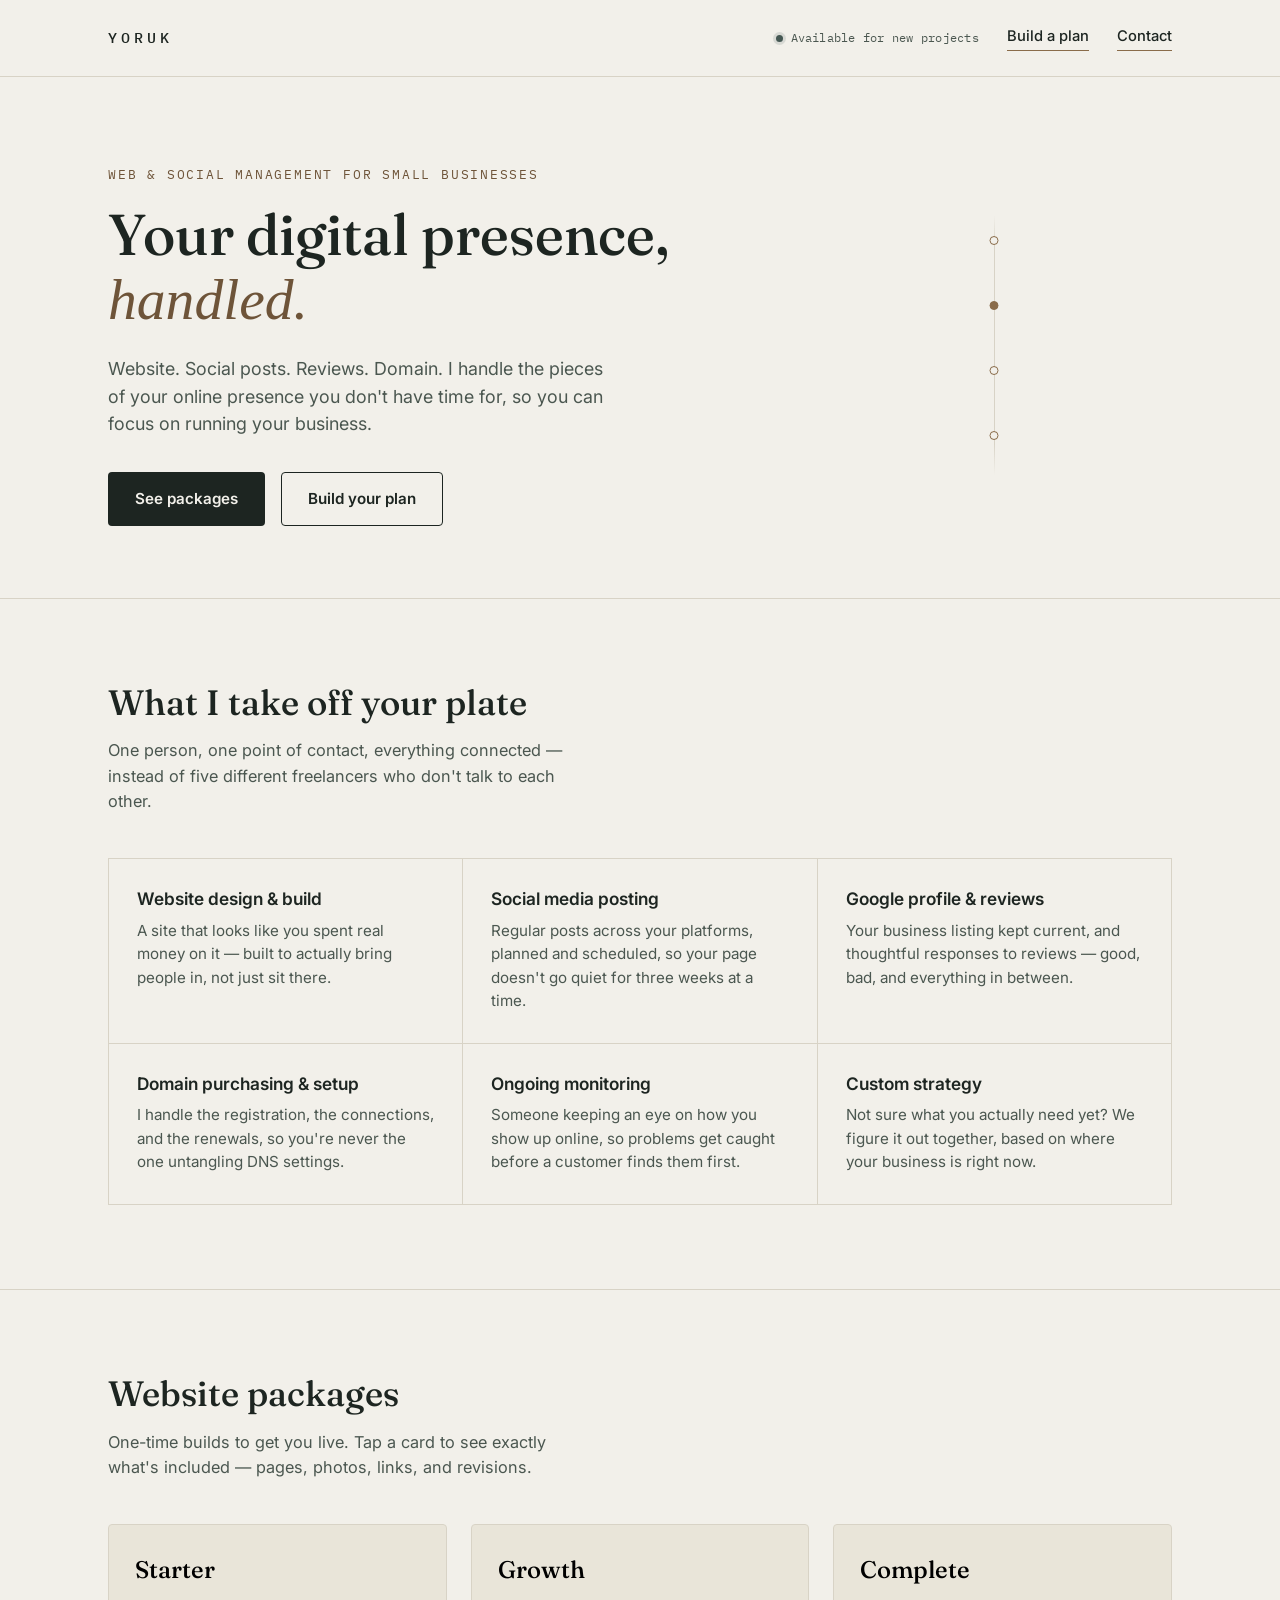
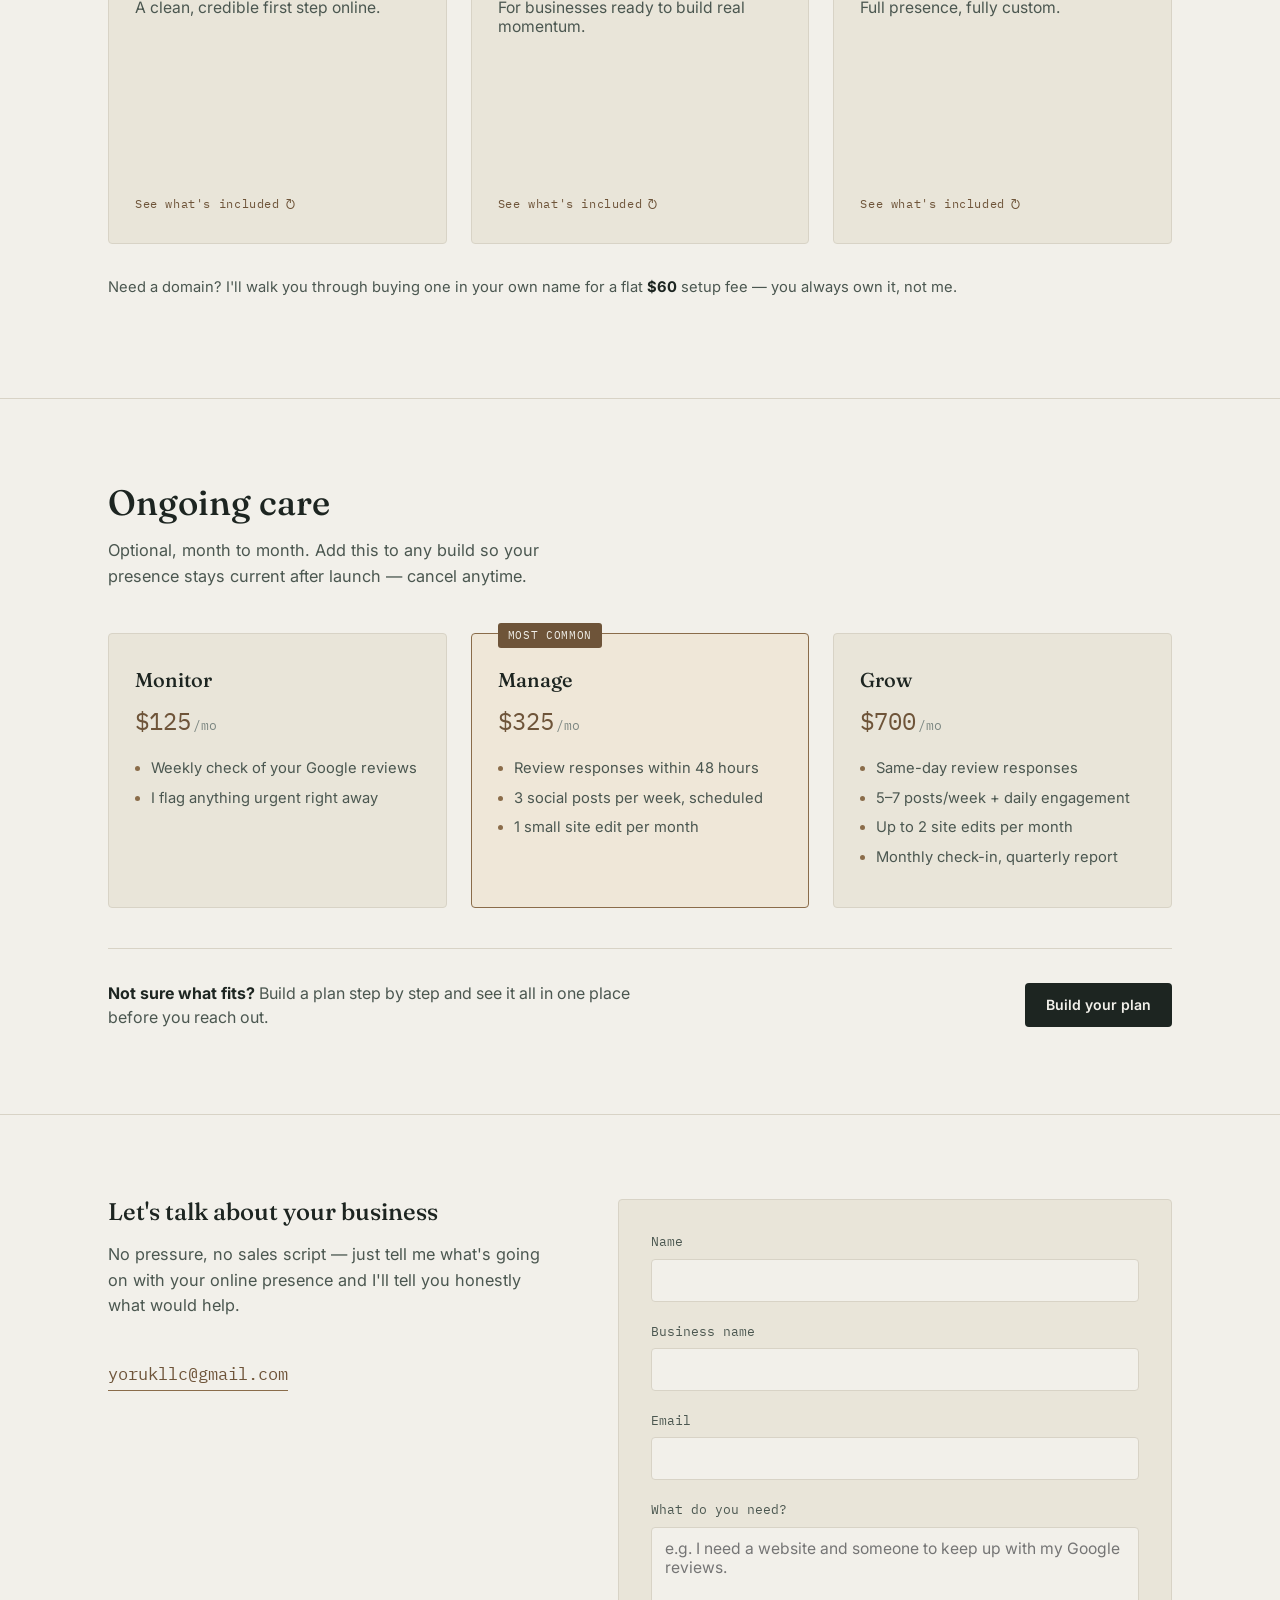
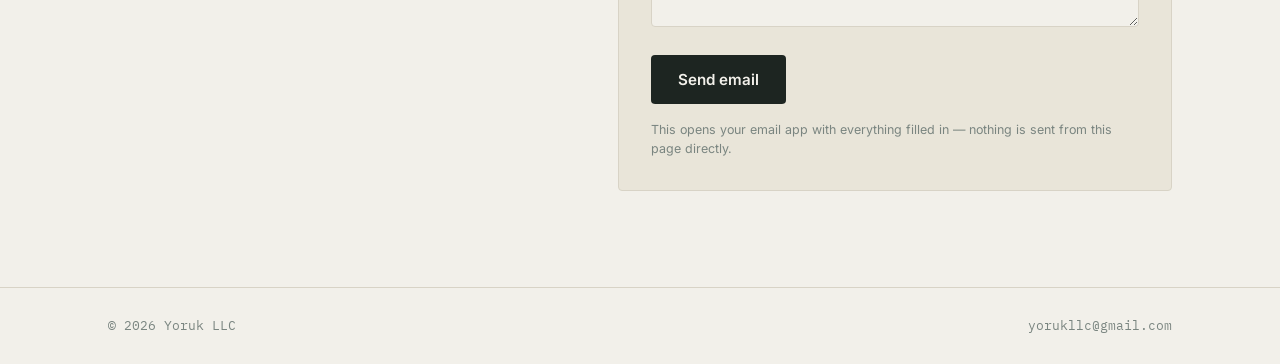
==== commit b16de6ca: "Update index.html" ====
--- a/index.html
+++ b/index.html
@@ -38,7 +38,7 @@
         <p class="eyebrow">Web &amp; social management for small businesses</p>
         <h1>Your digital presence,<br><em>handled.</em></h1>
         <p class="hero-sub">
-          I build the website, keep your socials posting, watch what people say about you online, and buy and set up the domain — so you can run your business instead of your inbox.
+          Website. Social posts. Reviews. Domain. I handle the pieces of your online presence you don't have time for, so you can focus on running your business.
         </p>
         <div class="hero-actions">
           <a href="#pricing" class="btn btn-primary">See packages</a>
@@ -60,7 +60,6 @@
   <section id="services" class="services">
     <div class="wrap">
       <div class="section-head">
-        <span class="waypoint" aria-hidden="true"></span>
         <h2>What I take off your plate</h2>
         <p class="section-sub">One person, one point of contact, everything connected — instead of five different freelancers who don't talk to each other.</p>
       </div>
@@ -97,7 +96,6 @@
   <section id="pricing" class="pricing">
     <div class="wrap">
       <div class="section-head">
-        <span class="waypoint" aria-hidden="true"></span>
         <h2>Website packages</h2>
         <p class="section-sub">One-time builds to get you live. Tap a card to see exactly what's included — pages, photos, links, and revisions.</p>
       </div>
@@ -179,7 +177,6 @@
   <section id="care" class="care">
     <div class="wrap">
       <div class="section-head">
-        <span class="waypoint" aria-hidden="true"></span>
         <h2>Ongoing care</h2>
         <p class="section-sub">Optional, month to month. Add this to any build so your presence stays current after launch — cancel anytime.</p>
       </div>
@@ -225,7 +222,6 @@
   <section id="contact" class="contact">
     <div class="wrap contact-grid">
       <div class="contact-copy">
-        <span class="waypoint" aria-hidden="true"></span>
         <h2>Let's talk about your business</h2>
         <p class="section-sub">No pressure, no sales script — just tell me what's going on with your online presence and I'll tell you honestly what would help.</p>
         <a class="contact-email" href="mailto:yorukllc@gmail.com">yorukllc@gmail.com</a>
--- a/style.css
+++ b/style.css
@@ -279,20 +279,11 @@
 }
 
 /* ============================================
-   Section head + waypoint marker
+   Section head
    ============================================ */
 .section-head {
   margin-bottom: 44px;
   max-width: 60ch;
-}
-
-.waypoint {
-  display: block;
-  width: 9px;
-  height: 9px;
-  border-radius: 50%;
-  background: var(--accent);
-  margin-bottom: 18px;
 }
 
 .section-head h2 {
@@ -471,6 +462,20 @@
   border-color: var(--accent);
 }
 
+.tier-price-unit {
+  font-size: 0.6em;
+  font-weight: 400;
+  color: #A8A296;
+  margin-left: 4px;
+}
+
+.tier-footnote {
+  margin-top: 32px;
+  font-size: 0.92rem;
+  color: var(--ink-soft);
+}
+.tier-footnote strong { color: var(--ink); }
+
 .custom-note {
   margin-top: 40px;
   padding-top: 32px;
@@ -492,6 +497,100 @@
 @media (max-width: 860px) {
   .tier-grid { grid-template-columns: 1fr; }
   .tier-card { height: 290px; }
+}
+
+/* ============================================
+   Ongoing care — monthly retainer cards
+   ============================================ */
+.care {
+  padding: 84px 0;
+  border-top: 1px solid var(--line);
+}
+
+.care-grid {
+  display: grid;
+  grid-template-columns: repeat(3, 1fr);
+  gap: 24px;
+}
+
+.care-card {
+  position: relative;
+  background: var(--paper-alt);
+  border: 1px solid var(--line);
+  border-radius: var(--radius);
+  padding: 30px 26px;
+  display: flex;
+  flex-direction: column;
+}
+
+.care-card-featured {
+  border-color: var(--accent);
+  background: #EFE7D8;
+}
+
+.care-badge {
+  position: absolute;
+  top: -11px;
+  left: 26px;
+  background: var(--accent-deep);
+  color: var(--paper);
+  font-family: var(--font-mono);
+  font-size: 0.68rem;
+  letter-spacing: 0.06em;
+  text-transform: uppercase;
+  padding: 4px 10px;
+  border-radius: 3px;
+}
+
+.care-name {
+  font-family: var(--font-display);
+  font-size: 1.25rem;
+  font-weight: 500;
+  margin-bottom: 8px;
+}
+
+.care-price {
+  font-family: var(--font-mono);
+  font-size: 1.5rem;
+  color: var(--accent-deep);
+  margin-bottom: 18px;
+}
+
+.care-price-unit {
+  font-size: 0.55em;
+  font-weight: 400;
+  color: var(--ink-faint);
+  margin-left: 2px;
+}
+
+.care-list {
+  list-style: none;
+  margin: 0;
+  padding: 0;
+  font-size: 0.92rem;
+  color: var(--ink-soft);
+}
+
+.care-list li {
+  padding-left: 16px;
+  position: relative;
+  margin-bottom: 9px;
+  line-height: 1.4;
+}
+
+.care-list li::before {
+  content: "";
+  position: absolute;
+  left: 0;
+  top: 8px;
+  width: 5px;
+  height: 5px;
+  border-radius: 50%;
+  background: var(--accent);
+}
+
+@media (max-width: 860px) {
+  .care-grid { grid-template-columns: 1fr; }
 }
 
 /* ============================================
@@ -594,3 +693,222 @@
   color: var(--ink-faint);
 }
 .footer-row a:hover { color: var(--accent-deep); }
+
+/* ============================================
+   Plan builder page
+   ============================================ */
+.builder-hero {
+  padding: 64px 0 20px;
+}
+
+.builder-hero h1 {
+  font-size: clamp(2rem, 4vw, 2.8rem);
+  margin: 0 0 14px;
+}
+
+.builder {
+  padding: 40px 0 96px;
+}
+
+.builder-grid {
+  display: grid;
+  grid-template-columns: 1.3fr 1fr;
+  gap: 48px;
+  align-items: start;
+}
+
+.builder-step {
+  margin-bottom: 44px;
+}
+
+.builder-step h2 {
+  font-family: var(--font-body);
+  font-size: 1.05rem;
+  font-weight: 600;
+  display: flex;
+  align-items: center;
+  gap: 10px;
+  margin-bottom: 16px;
+}
+
+.step-num {
+  display: inline-flex;
+  align-items: center;
+  justify-content: center;
+  width: 22px;
+  height: 22px;
+  border-radius: 50%;
+  background: var(--ink);
+  color: var(--paper);
+  font-family: var(--font-mono);
+  font-size: 0.72rem;
+}
+
+.step-optional {
+  font-family: var(--font-mono);
+  font-size: 0.72rem;
+  color: var(--ink-faint);
+  font-weight: 400;
+  text-transform: lowercase;
+}
+
+.option-group {
+  display: grid;
+  gap: 10px;
+}
+
+.option-card {
+  position: relative;
+  display: block;
+  background: var(--paper-alt);
+  border: 1px solid var(--line);
+  border-radius: var(--radius);
+  padding: 14px 18px 14px 46px;
+  cursor: pointer;
+  transition: border-color 0.15s ease, background 0.15s ease;
+}
+
+.option-card:hover {
+  border-color: var(--accent);
+}
+
+.option-card input {
+  position: absolute;
+  left: 16px;
+  top: 18px;
+  accent-color: var(--accent-deep);
+  width: 16px;
+  height: 16px;
+}
+
+.option-card:has(input:checked) {
+  border-color: var(--accent-deep);
+  background: #EFE7D8;
+}
+
+.option-name {
+  display: block;
+  font-weight: 600;
+  font-size: 0.98rem;
+}
+
+.option-price {
+  font-family: var(--font-mono);
+  font-weight: 400;
+  color: var(--accent-deep);
+  font-size: 0.88rem;
+  margin-left: 6px;
+}
+
+.option-desc {
+  display: block;
+  font-size: 0.86rem;
+  color: var(--ink-soft);
+  margin-top: 2px;
+}
+
+.builder-summary {
+  position: sticky;
+  top: 96px;
+  background: var(--paper-alt);
+  border: 1px solid var(--line);
+  border-radius: var(--radius);
+  padding: 28px;
+}
+
+.builder-summary h2 {
+  font-family: var(--font-body);
+  font-size: 1rem;
+  font-weight: 600;
+  margin-bottom: 16px;
+}
+
+.summary-list {
+  list-style: none;
+  margin: 0 0 18px;
+  padding: 0;
+}
+
+.summary-list li {
+  display: flex;
+  justify-content: space-between;
+  gap: 12px;
+  font-size: 0.92rem;
+  padding: 10px 0;
+  border-bottom: 1px solid var(--line);
+}
+
+.summary-list .summary-empty {
+  color: var(--ink-faint);
+  font-size: 0.88rem;
+  border-bottom: none;
+  padding: 0;
+}
+
+.summary-item-name { color: var(--ink-soft); }
+.summary-item-price {
+  font-family: var(--font-mono);
+  color: var(--ink);
+  white-space: nowrap;
+}
+
+.summary-totals {
+  margin-bottom: 20px;
+}
+
+.summary-total-row {
+  display: flex;
+  justify-content: space-between;
+  font-weight: 600;
+  font-size: 0.98rem;
+  padding: 8px 0;
+}
+
+.summary-total-row .summary-total-amount {
+  font-family: var(--font-mono);
+  color: var(--accent-deep);
+}
+
+.builder-summary form {
+  display: flex;
+  flex-direction: column;
+  gap: 6px;
+  border-top: 1px solid var(--line);
+  padding-top: 20px;
+}
+
+.builder-summary form label {
+  font-size: 0.8rem;
+  font-family: var(--font-mono);
+  color: var(--ink-soft);
+  margin-top: 12px;
+}
+.builder-summary form label:first-child { margin-top: 0; }
+
+.builder-summary form input,
+.builder-summary form textarea {
+  font-family: var(--font-body);
+  font-size: 0.95rem;
+  padding: 10px 12px;
+  border: 1px solid var(--line);
+  border-radius: var(--radius);
+  background: var(--paper);
+  color: var(--ink);
+  resize: vertical;
+}
+
+.builder-summary form input:focus,
+.builder-summary form textarea:focus {
+  border-color: var(--accent);
+}
+
+.builder-summary .btn {
+  margin-top: 18px;
+  width: 100%;
+  text-align: center;
+}
+
+@media (max-width: 900px) {
+  .builder-grid { grid-template-columns: 1fr; }
+  .builder-summary { position: static; }
+}
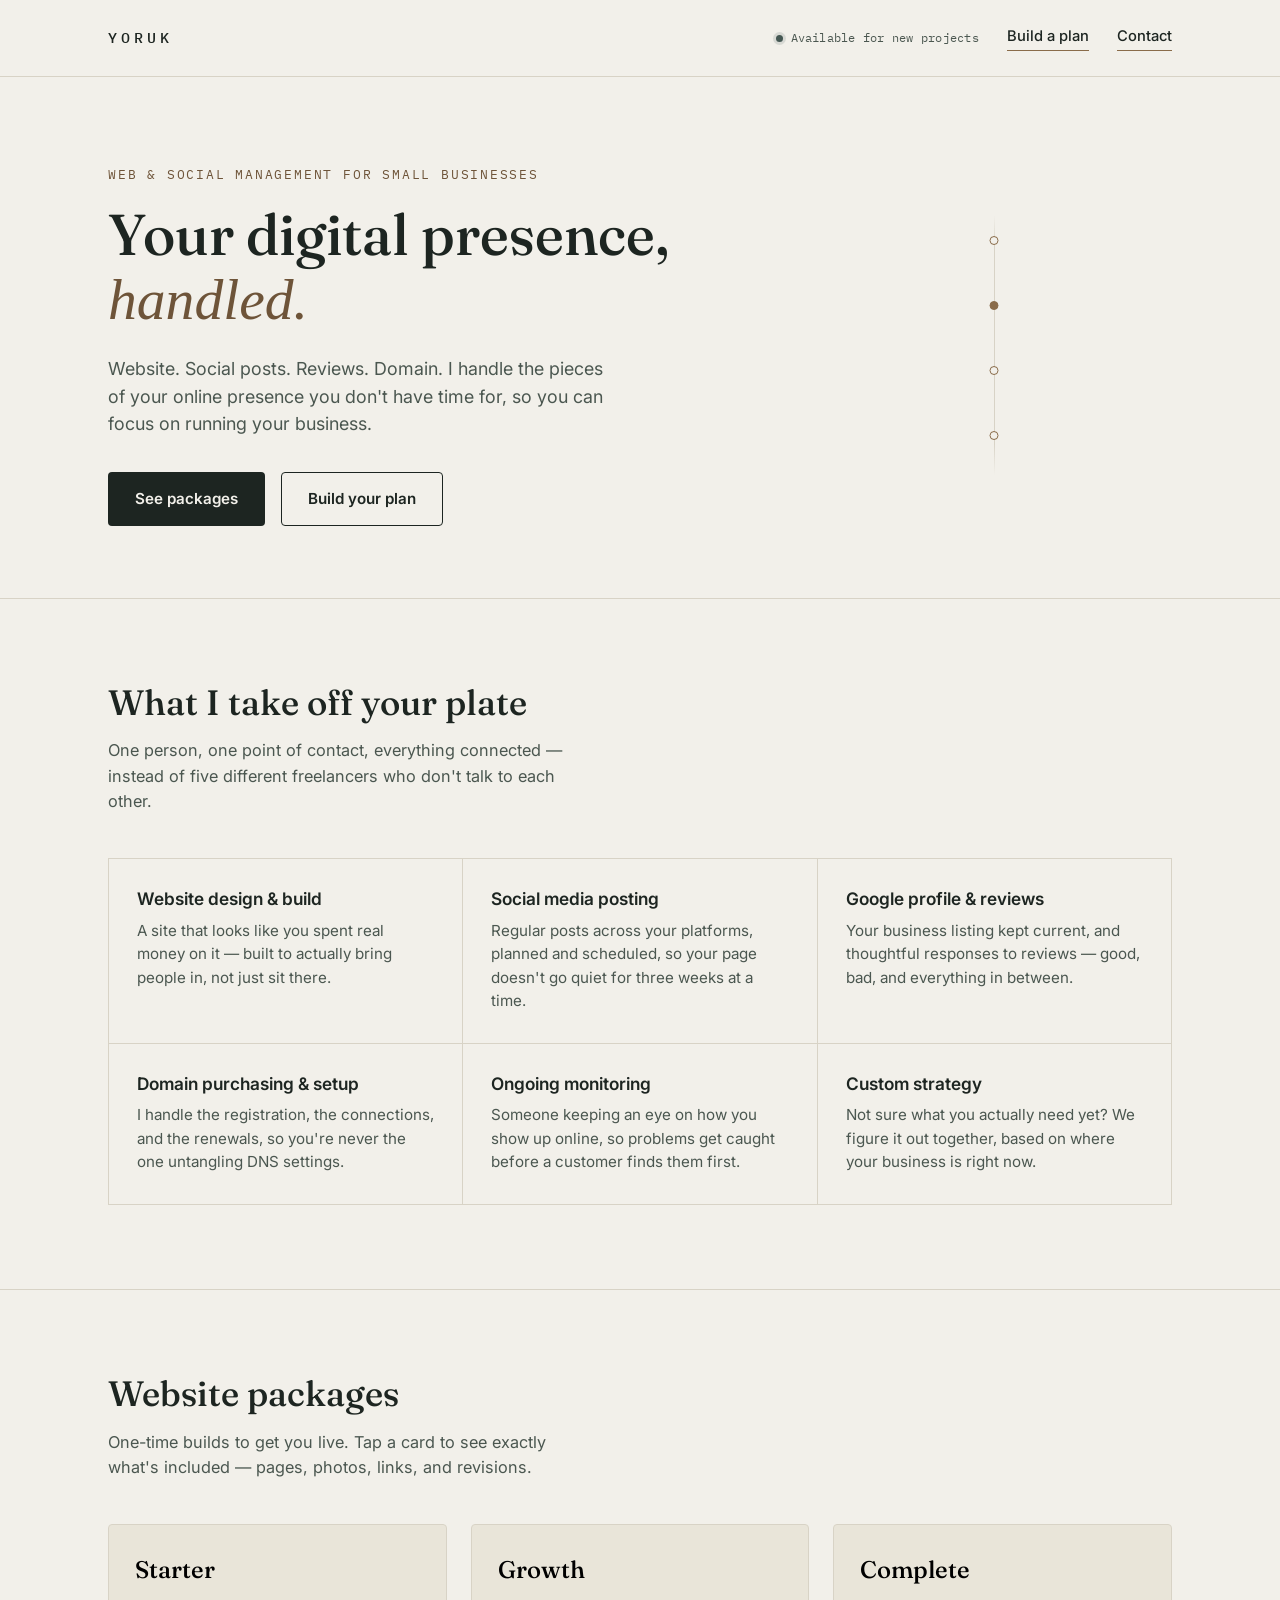
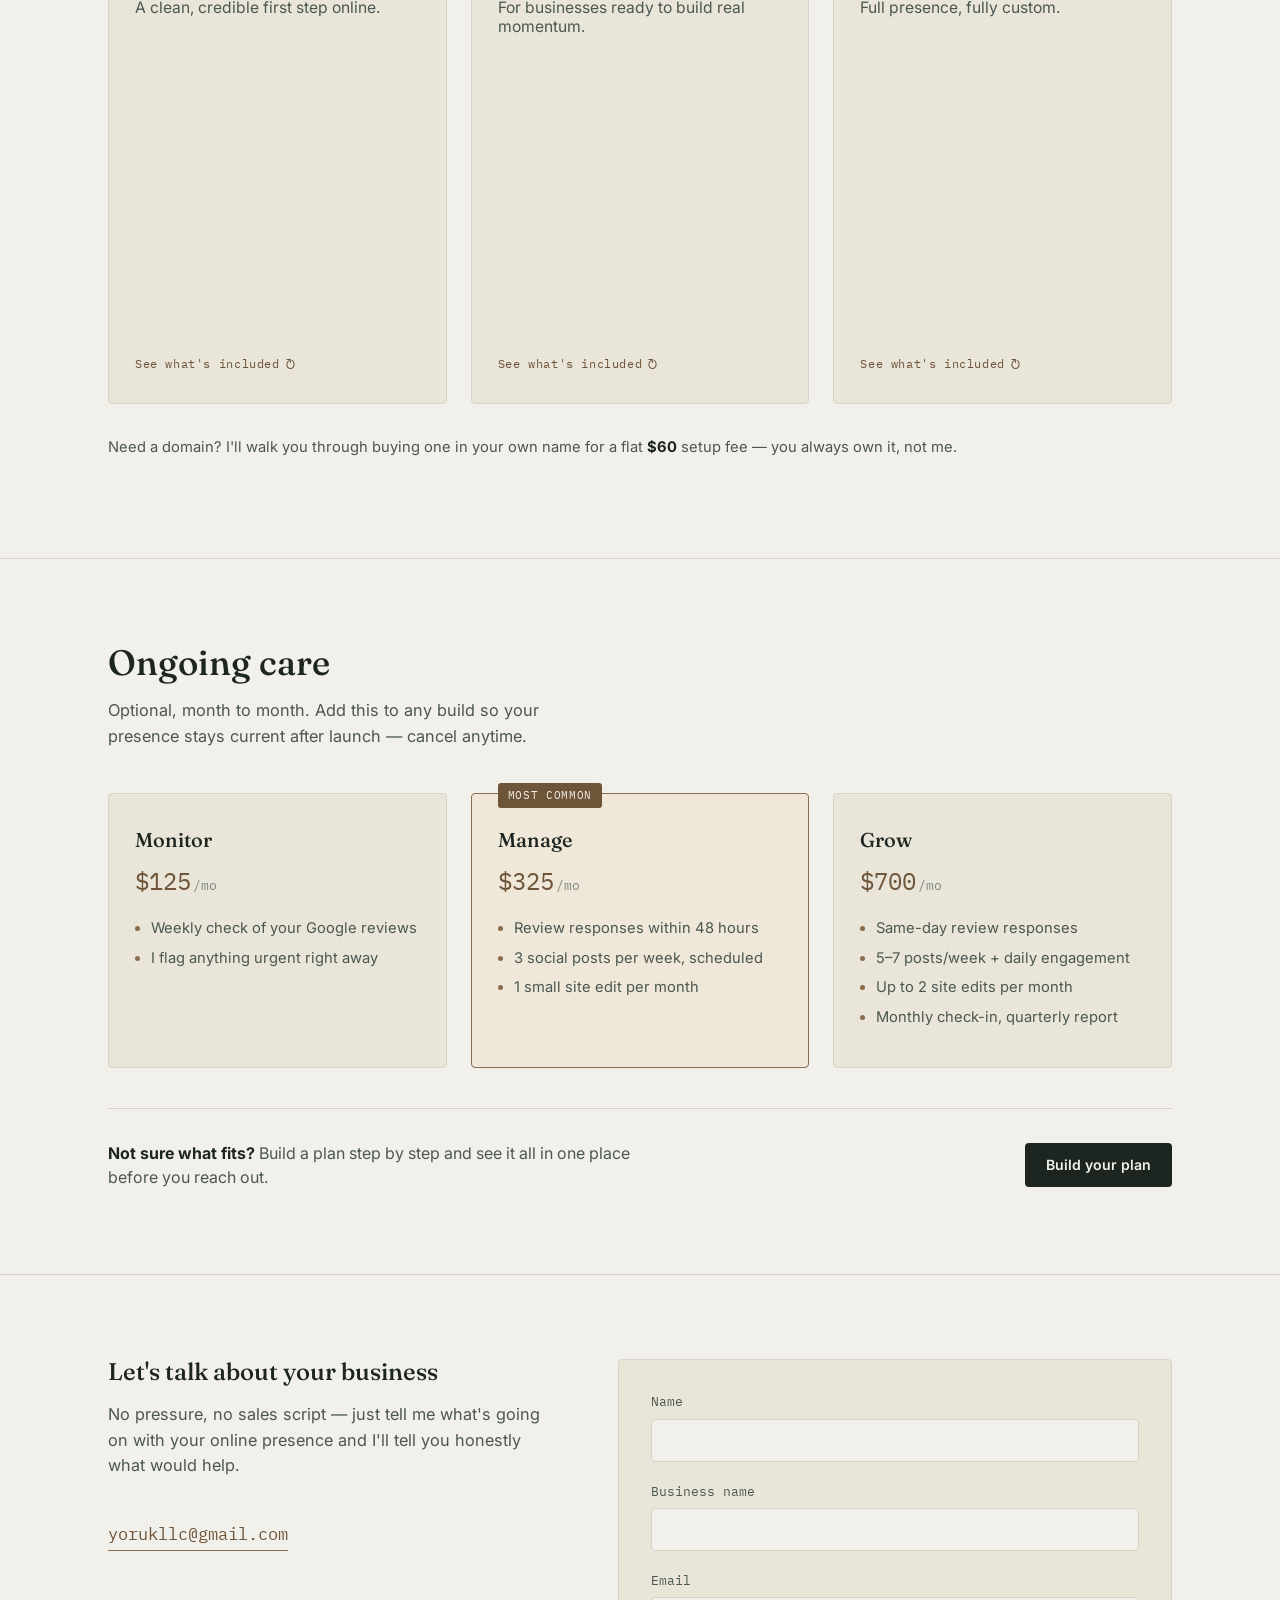
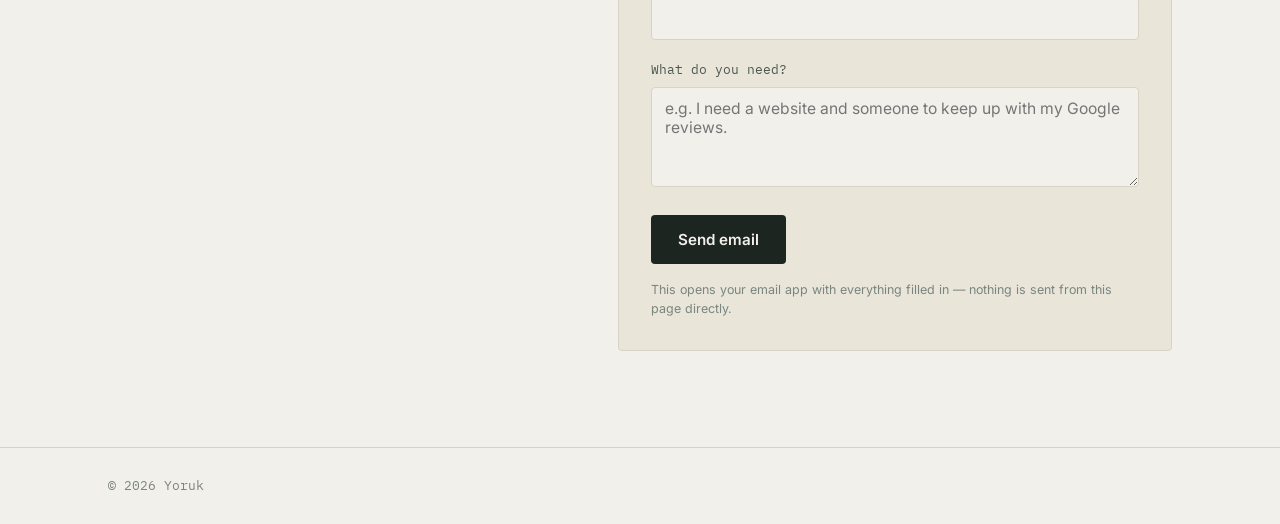
==== commit ec23ba0d: "Update index.html" ====
--- a/index.html
+++ b/index.html
@@ -250,10 +250,10 @@
 
 <footer class="site-footer">
   <div class="wrap footer-row">
-    <span>© 2026 Yoruk LLC</span>
-    <a href="mailto:yorukllc@gmail.com">yorukllc@gmail.com</a>
+    <span>© 2026 Yoruk</span>
   </div>
 </footer>
+
 
 <script src="script.js"></script>
 </body>
--- a/style.css
+++ b/style.css
@@ -351,9 +351,10 @@
   cursor: pointer;
   font-family: inherit;
   text-align: left;
-  height: 320px;
+  height: 480px;
   display: block;
 }
+
 
 .tier-card-inner {
   position: relative;
@@ -376,7 +377,9 @@
   padding: 30px 26px;
   display: flex;
   flex-direction: column;
-}
+  overflow-y: auto;
+}
+
 
 .tier-front {
   background: var(--paper-alt);
@@ -496,8 +499,9 @@
 
 @media (max-width: 860px) {
   .tier-grid { grid-template-columns: 1fr; }
-  .tier-card { height: 290px; }
-}
+  .tier-card { height: 460px; }
+}
+
 
 /* ============================================
    Ongoing care — monthly retainer cards
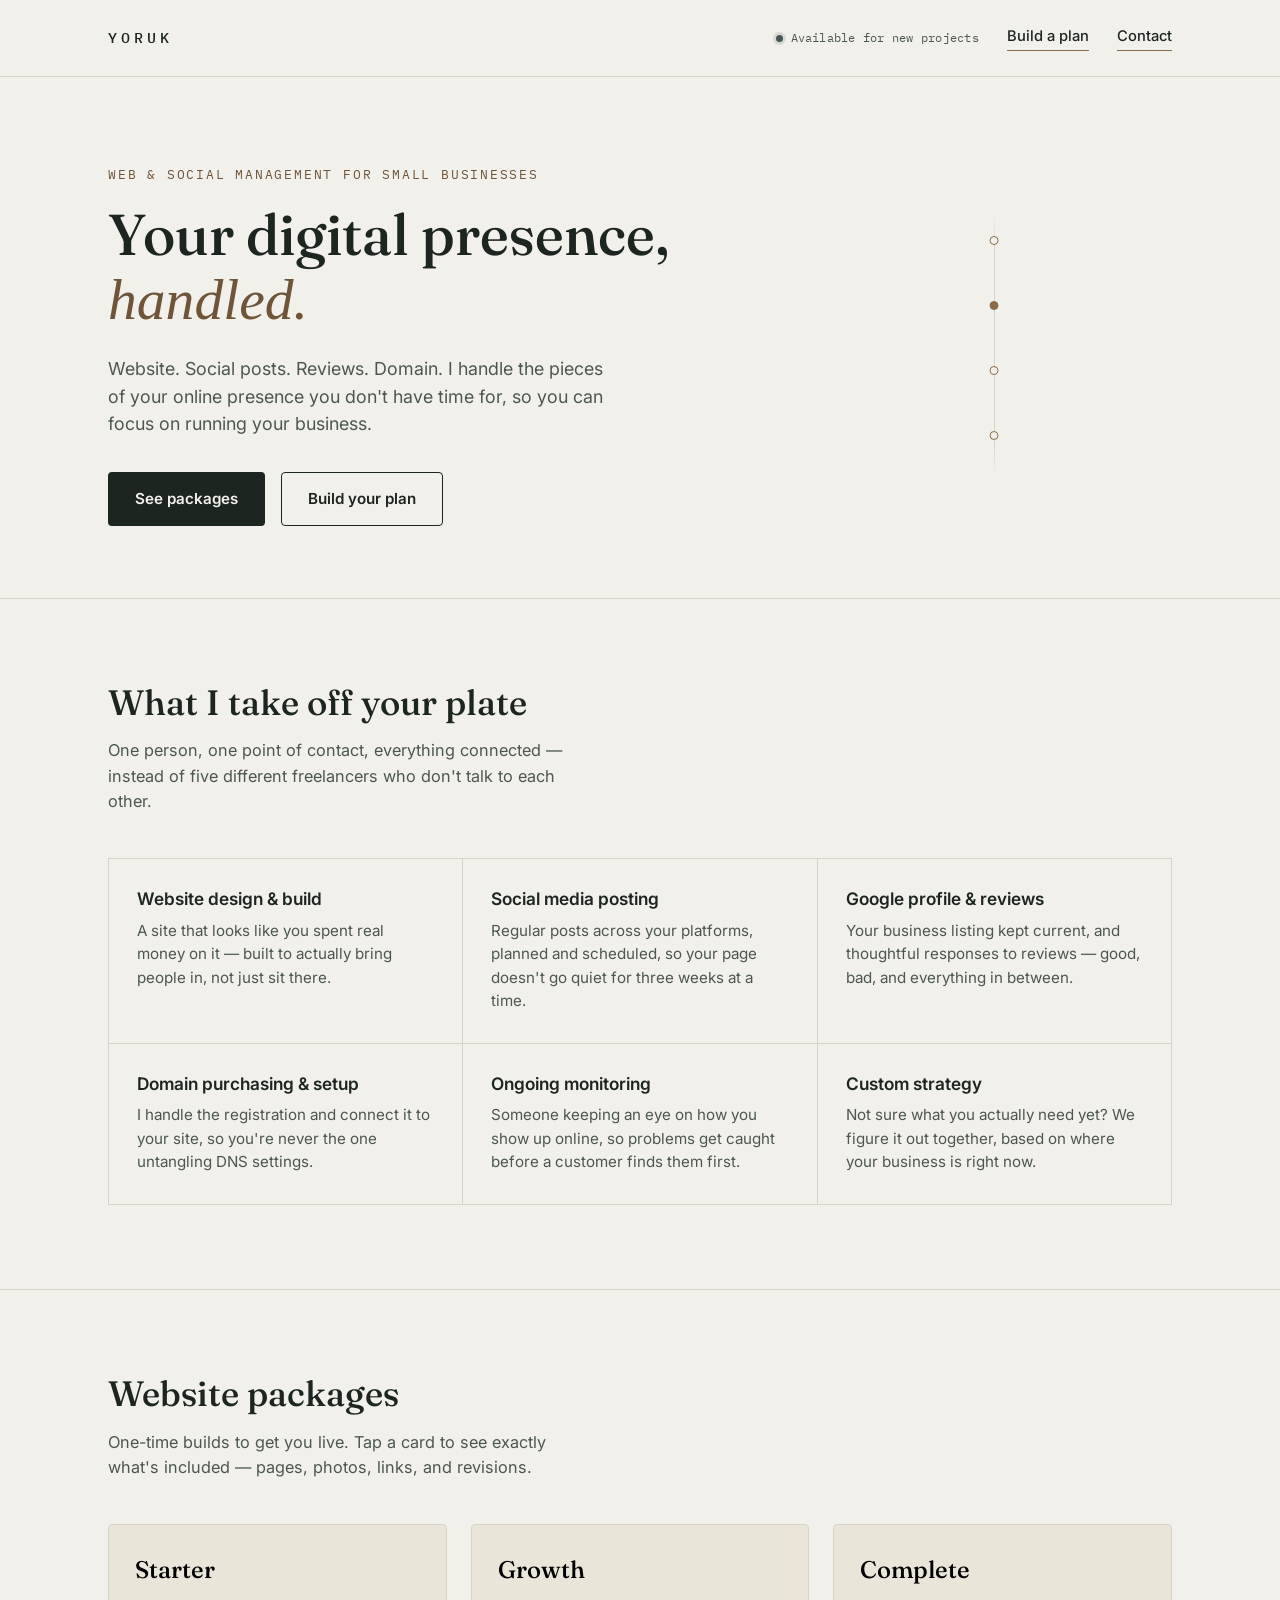
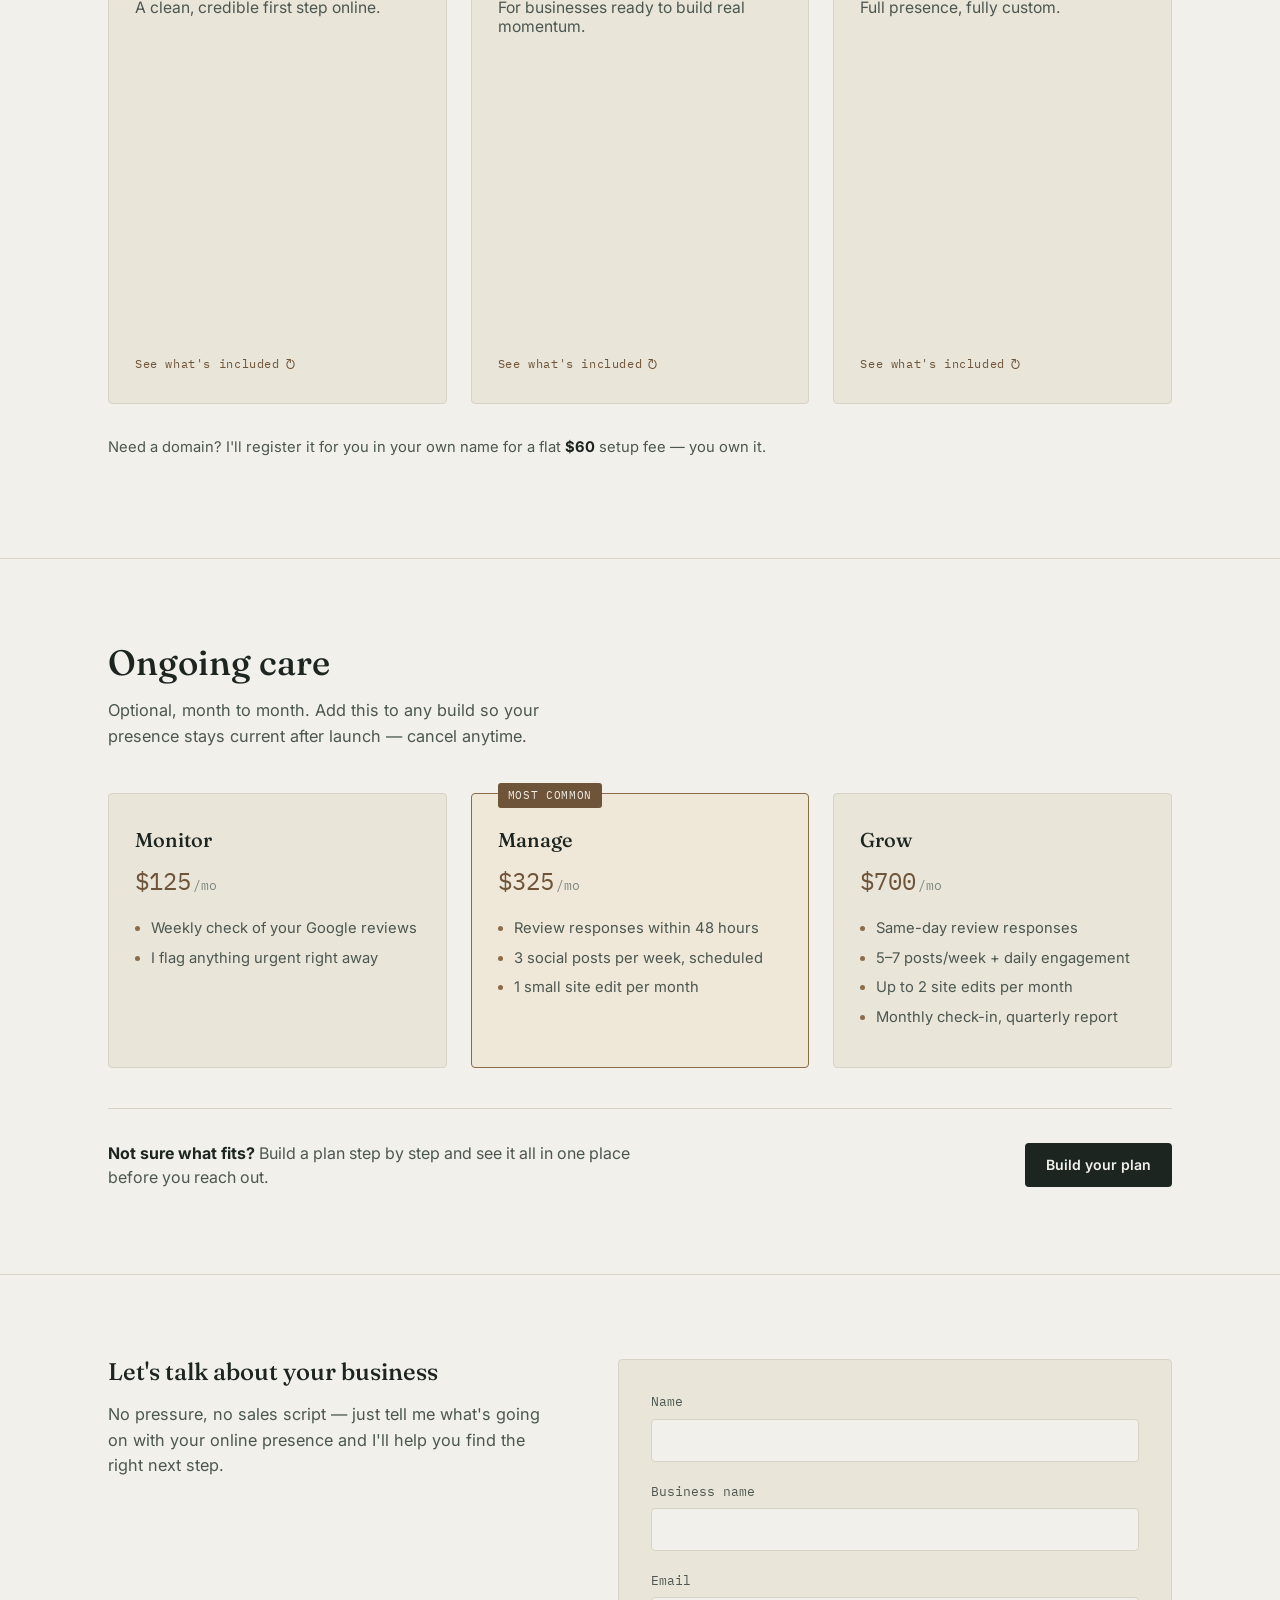
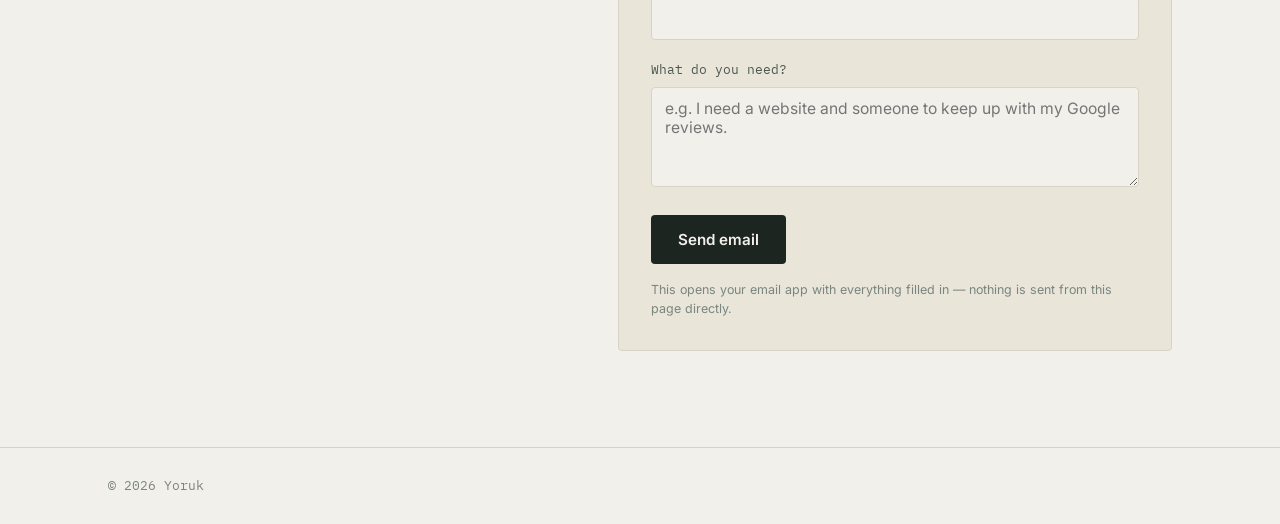
==== commit c55557d3: "Update index.html" ====
--- a/index.html
+++ b/index.html
@@ -78,9 +78,10 @@
           <p>Your business listing kept current, and thoughtful responses to reviews — good, bad, and everything in between.</p>
         </div>
         <div class="service-card">
-          <h3>Domain purchasing &amp; setup</h3>
-          <p>I handle the registration, the connections, and the renewals, so you're never the one untangling DNS settings.</p>
-        </div>
+  <h3>Domain purchasing &amp; setup</h3>
+  <p>I handle the registration and connect it to your site, so you're never the one untangling DNS settings.</p>
+</div>
+
         <div class="service-card">
           <h3>Ongoing monitoring</h3>
           <p>Someone keeping an eye on how you show up online, so problems get caught before a customer finds them first.</p>
@@ -170,7 +171,8 @@
 
       </div>
 
-      <p class="tier-footnote">Need a domain? I'll walk you through buying one in your own name for a flat <strong>$60</strong> setup fee — you always own it, not me.</p>
+            <p class="tier-footnote">Need a domain? I'll register it for you in your own name for a flat <strong>$60</strong> setup fee — you own it.</p>
+
     </div>
   </section>
 
@@ -221,11 +223,11 @@
 
   <section id="contact" class="contact">
     <div class="wrap contact-grid">
-      <div class="contact-copy">
+           <div class="contact-copy">
         <h2>Let's talk about your business</h2>
-        <p class="section-sub">No pressure, no sales script — just tell me what's going on with your online presence and I'll tell you honestly what would help.</p>
-        <a class="contact-email" href="mailto:yorukllc@gmail.com">yorukllc@gmail.com</a>
-      </div>
+        <p class="section-sub">No pressure, no sales script — just tell me what's going on with your online presence and I'll help you find the right next step.</p>
+      </div>
+
 
       <form class="contact-form" id="contact-form">
         <label for="name">Name</label>
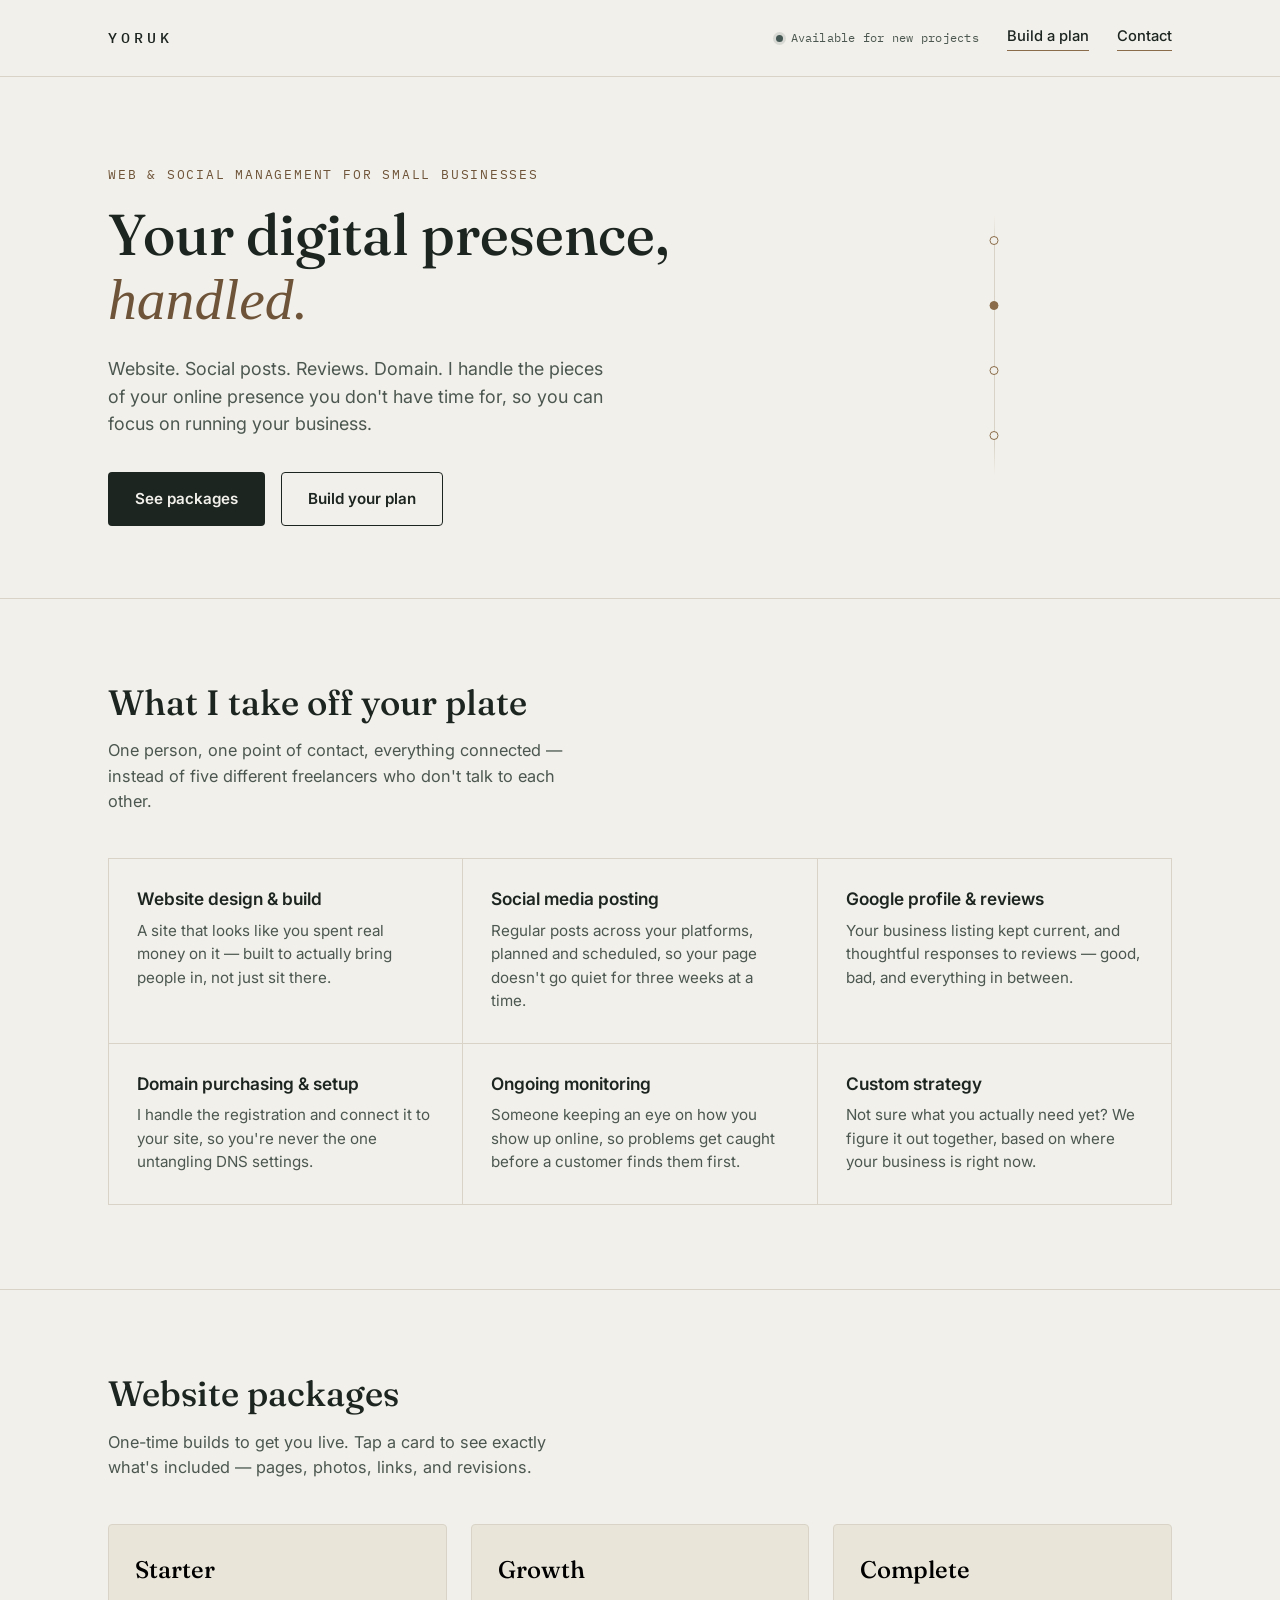
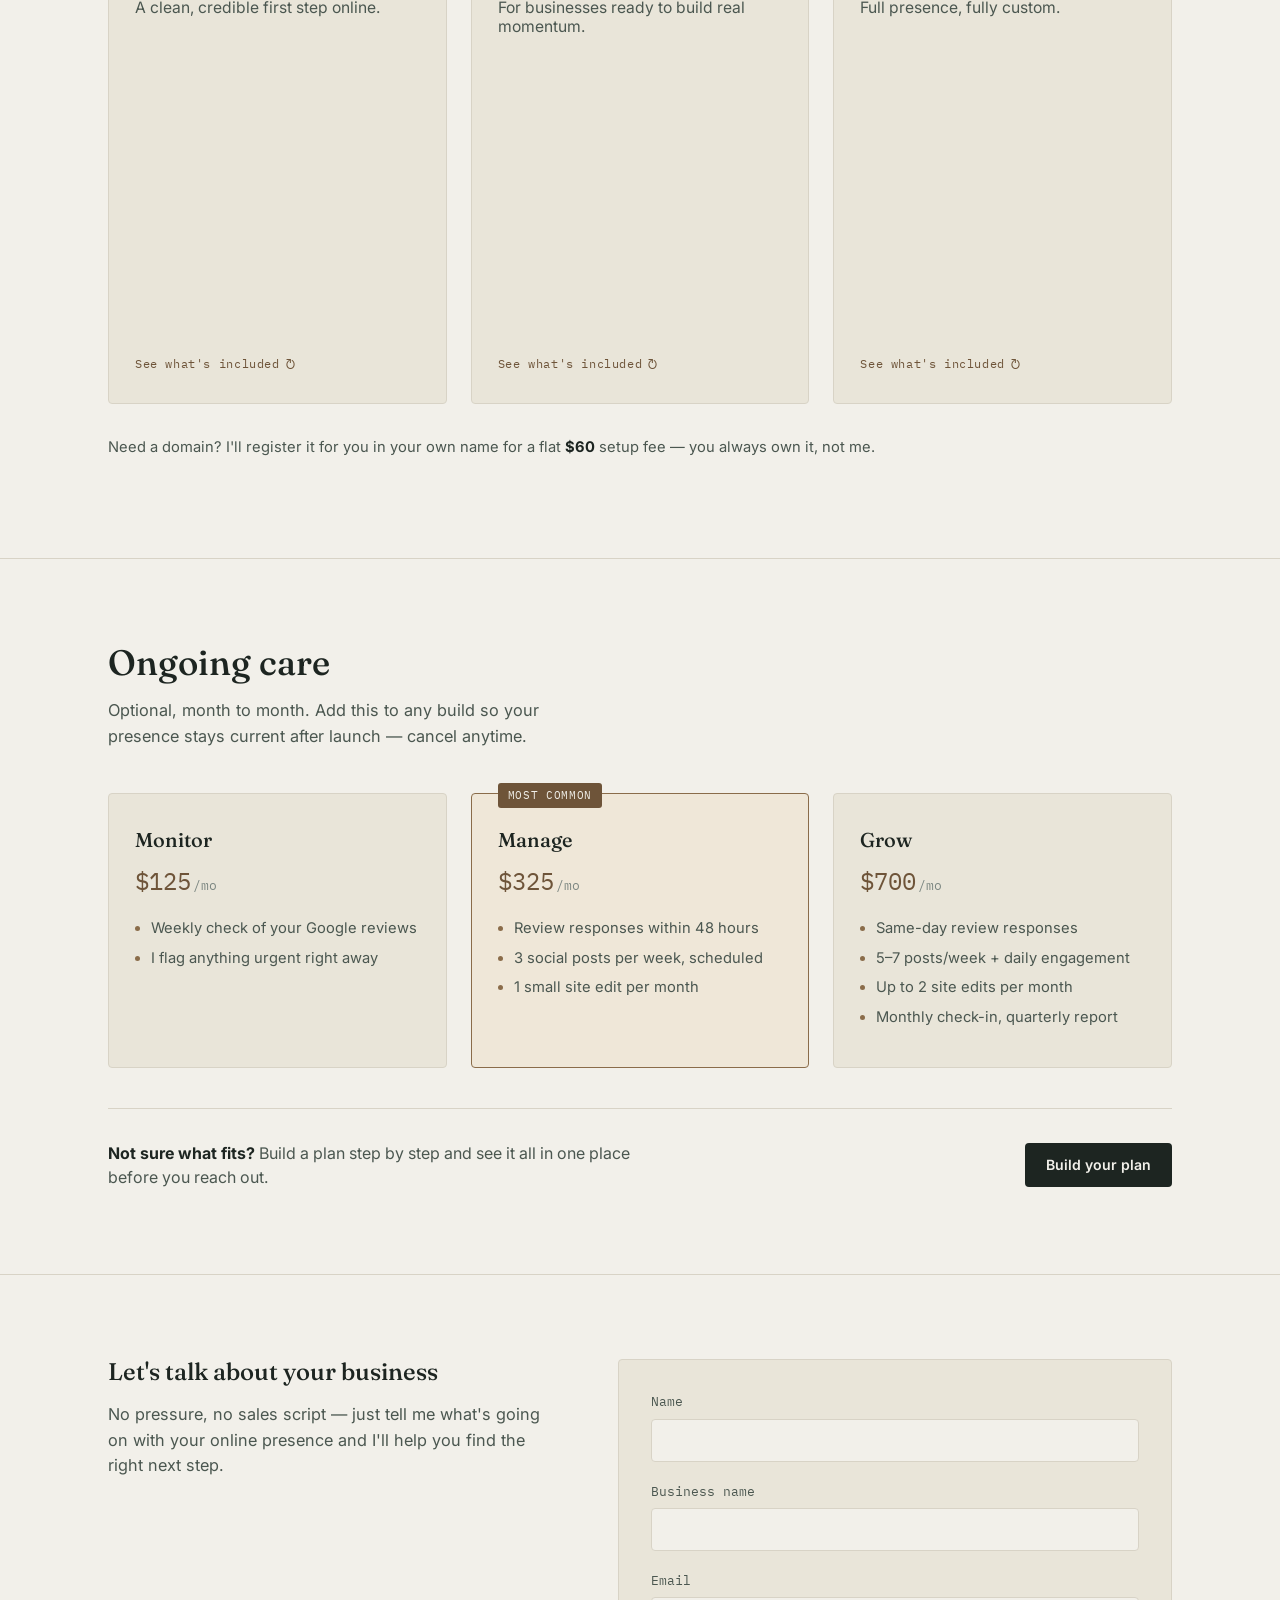
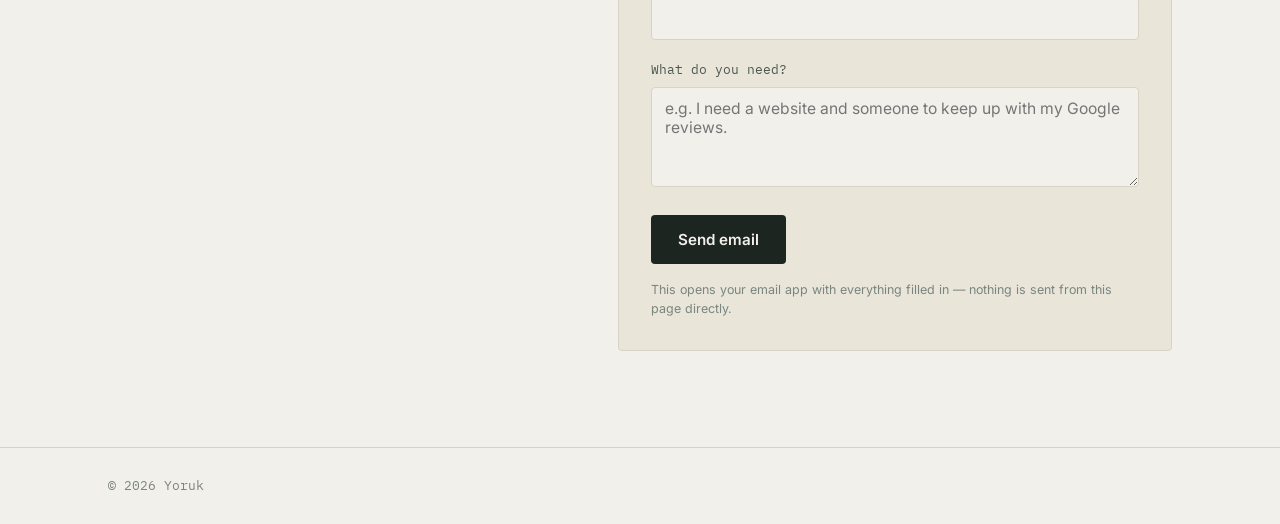
==== commit c4495895: "Update index.html" ====
--- a/index.html
+++ b/index.html
@@ -3,23 +3,34 @@
 <head>
 <meta charset="UTF-8">
 <meta name="viewport" content="width=device-width, initial-scale=1.0">
+
+<!-- Page title — shows up in the browser tab and Google search results -->
 <title>Yoruk — Digital Presence, Handled</title>
+
+<!-- Description shown under your link in Google search results -->
 <meta name="description" content="Yoruk builds websites, manages social posting, watches your reviews, and handles your domains — so your business shows up well online, without you having to manage it.">
 
+<!-- Loads the three fonts used across the site (Fraunces, Inter, IBM Plex Mono) -->
 <link rel="preconnect" href="https://fonts.googleapis.com">
 <link rel="preconnect" href="https://fonts.gstatic.com" crossorigin>
 <link href="https://fonts.googleapis.com/css2?family=Fraunces:ital,opsz,wght@0,9..144,400;0,9..144,500;0,9..144,600;1,9..144,500&family=Inter:wght@400;500;600&family=IBM+Plex+Mono:wght@400;500&display=swap" rel="stylesheet">
 
+<!-- All the visual styling (colors, layout, fonts) lives in this file -->
 <link rel="stylesheet" href="style.css">
 </head>
 <body>
 
+<!-- Accessibility link, invisible until someone tabs to it with a keyboard -->
 <a class="skip-link" href="#main">Skip to content</a>
 
+<!-- ============================================
+     HEADER — the bar that stays pinned to the top of the page
+     ============================================ -->
 <header class="site-header">
   <div class="wrap header-row">
     <a href="#top" class="wordmark">YORUK</a>
     <nav class="header-nav">
+      <!-- "Available for new projects" badge with the little dot — hidden automatically on small phone screens -->
       <span class="availability">
         <span class="availability-dot" aria-hidden="true"></span>
         Available for new projects
@@ -32,6 +43,9 @@
 
 <main id="main">
 
+  <!-- ============================================
+       HERO — the big introduction at the top of the homepage
+       ============================================ -->
   <section id="top" class="hero">
     <div class="wrap hero-grid">
       <div class="hero-copy">
@@ -40,11 +54,13 @@
         <p class="hero-sub">
           Website. Social posts. Reviews. Domain. I handle the pieces of your online presence you don't have time for, so you can focus on running your business.
         </p>
+        <!-- The two main buttons -->
         <div class="hero-actions">
           <a href="#pricing" class="btn btn-primary">See packages</a>
           <a href="plans.html" class="btn btn-ghost">Build your plan</a>
         </div>
       </div>
+      <!-- Decorative dotted line with dots on the right side of the hero — purely visual, hidden on phones -->
       <div class="hero-mark" aria-hidden="true">
         <div class="route">
           <span class="route-line"></span>
@@ -57,6 +73,9 @@
     </div>
   </section>
 
+  <!-- ============================================
+       SERVICES — the 6-box grid: "What I take off your plate"
+       ============================================ -->
   <section id="services" class="services">
     <div class="wrap">
       <div class="section-head">
@@ -64,6 +83,7 @@
         <p class="section-sub">One person, one point of contact, everything connected — instead of five different freelancers who don't talk to each other.</p>
       </div>
 
+      <!-- Each of these 6 boxes is one service. To edit a service's title or description, just change the text inside its <h3> and <p>. -->
       <div class="service-grid">
         <div class="service-card">
           <h3>Website design &amp; build</h3>
@@ -78,10 +98,9 @@
           <p>Your business listing kept current, and thoughtful responses to reviews — good, bad, and everything in between.</p>
         </div>
         <div class="service-card">
-  <h3>Domain purchasing &amp; setup</h3>
-  <p>I handle the registration and connect it to your site, so you're never the one untangling DNS settings.</p>
-</div>
-
+          <h3>Domain purchasing &amp; setup</h3>
+          <p>I handle the registration and connect it to your site, so you're never the one untangling DNS settings.</p>
+        </div>
         <div class="service-card">
           <h3>Ongoing monitoring</h3>
           <p>Someone keeping an eye on how you show up online, so problems get caught before a customer finds them first.</p>
@@ -94,6 +113,10 @@
     </div>
   </section>
 
+  <!-- ============================================
+       WEBSITE PACKAGES — the 3 flip cards (Starter / Growth / Complete)
+       Tapping a card flips it over to show the price + what's included.
+       ============================================ -->
   <section id="pricing" class="pricing">
     <div class="wrap">
       <div class="section-head">
@@ -103,6 +126,7 @@
 
       <div class="tier-grid">
 
+        <!-- STARTER CARD — front shows the name/teaser, back (tier-back) shows price + bullet list -->
         <button type="button" class="tier-card" data-tier="starter" aria-pressed="false">
           <span class="tier-card-inner">
             <span class="tier-face tier-front">
@@ -125,6 +149,7 @@
           </span>
         </button>
 
+        <!-- GROWTH CARD -->
         <button type="button" class="tier-card" data-tier="growth" aria-pressed="false">
           <span class="tier-card-inner">
             <span class="tier-face tier-front">
@@ -147,6 +172,7 @@
           </span>
         </button>
 
+        <!-- COMPLETE CARD -->
         <button type="button" class="tier-card" data-tier="complete" aria-pressed="false">
           <span class="tier-card-inner">
             <span class="tier-face tier-front">
@@ -171,11 +197,15 @@
 
       </div>
 
-            <p class="tier-footnote">Need a domain? I'll register it for you in your own name for a flat <strong>$60</strong> setup fee — you own it.</p>
-
-    </div>
-  </section>
-
+      <!-- Small note under the 3 cards about the $60 domain fee -->
+      <p class="tier-footnote">Need a domain? I'll register it for you in your own name for a flat <strong>$60</strong> setup fee — you always own it, not me.</p>
+    </div>
+  </section>
+
+  <!-- ============================================
+       ONGOING CARE — the 3 monthly plans (Monitor / Manage / Grow)
+       These are plain cards, not flip cards — everything is always visible.
+       ============================================ -->
   <section id="care" class="care">
     <div class="wrap">
       <div class="section-head">
@@ -184,6 +214,7 @@
       </div>
 
       <div class="care-grid">
+        <!-- MONITOR -->
         <div class="care-card">
           <span class="care-name">Monitor</span>
           <span class="care-price">$125<span class="care-price-unit">/mo</span></span>
@@ -192,6 +223,7 @@
             <li>I flag anything urgent right away</li>
           </ul>
         </div>
+        <!-- MANAGE — has "care-card-featured" class, which is what gives it the highlighted border and the "Most common" badge -->
         <div class="care-card care-card-featured">
           <span class="care-badge">Most common</span>
           <span class="care-name">Manage</span>
@@ -202,6 +234,7 @@
             <li>1 small site edit per month</li>
           </ul>
         </div>
+        <!-- GROW -->
         <div class="care-card">
           <span class="care-name">Grow</span>
           <span class="care-price">$700<span class="care-price-unit">/mo</span></span>
@@ -214,6 +247,7 @@
         </div>
       </div>
 
+      <!-- The "Build your plan" callout box under the 3 care cards -->
       <div class="custom-note">
         <p><strong>Not sure what fits?</strong> Build a plan step by step and see it all in one place before you reach out.</p>
         <a href="plans.html" class="btn btn-primary btn-small">Build your plan</a>
@@ -221,13 +255,18 @@
     </div>
   </section>
 
+  <!-- ============================================
+       CONTACT — the form at the bottom of the homepage.
+       Submitting it doesn't send anything from the page itself — it just
+       opens the visitor's own email app with a message pre-filled to you.
+       That logic lives in script.js, not here.
+       ============================================ -->
   <section id="contact" class="contact">
     <div class="wrap contact-grid">
-           <div class="contact-copy">
+      <div class="contact-copy">
         <h2>Let's talk about your business</h2>
         <p class="section-sub">No pressure, no sales script — just tell me what's going on with your online presence and I'll help you find the right next step.</p>
       </div>
-
 
       <form class="contact-form" id="contact-form">
         <label for="name">Name</label>
@@ -250,13 +289,16 @@
 
 </main>
 
+<!-- ============================================
+     FOOTER — the bottom of every page
+     ============================================ -->
 <footer class="site-footer">
   <div class="wrap footer-row">
     <span>© 2026 Yoruk</span>
   </div>
 </footer>
 
-
+<!-- Loads the interactive behavior for this page (flip cards + the contact form) -->
 <script src="script.js"></script>
 </body>
 </html>
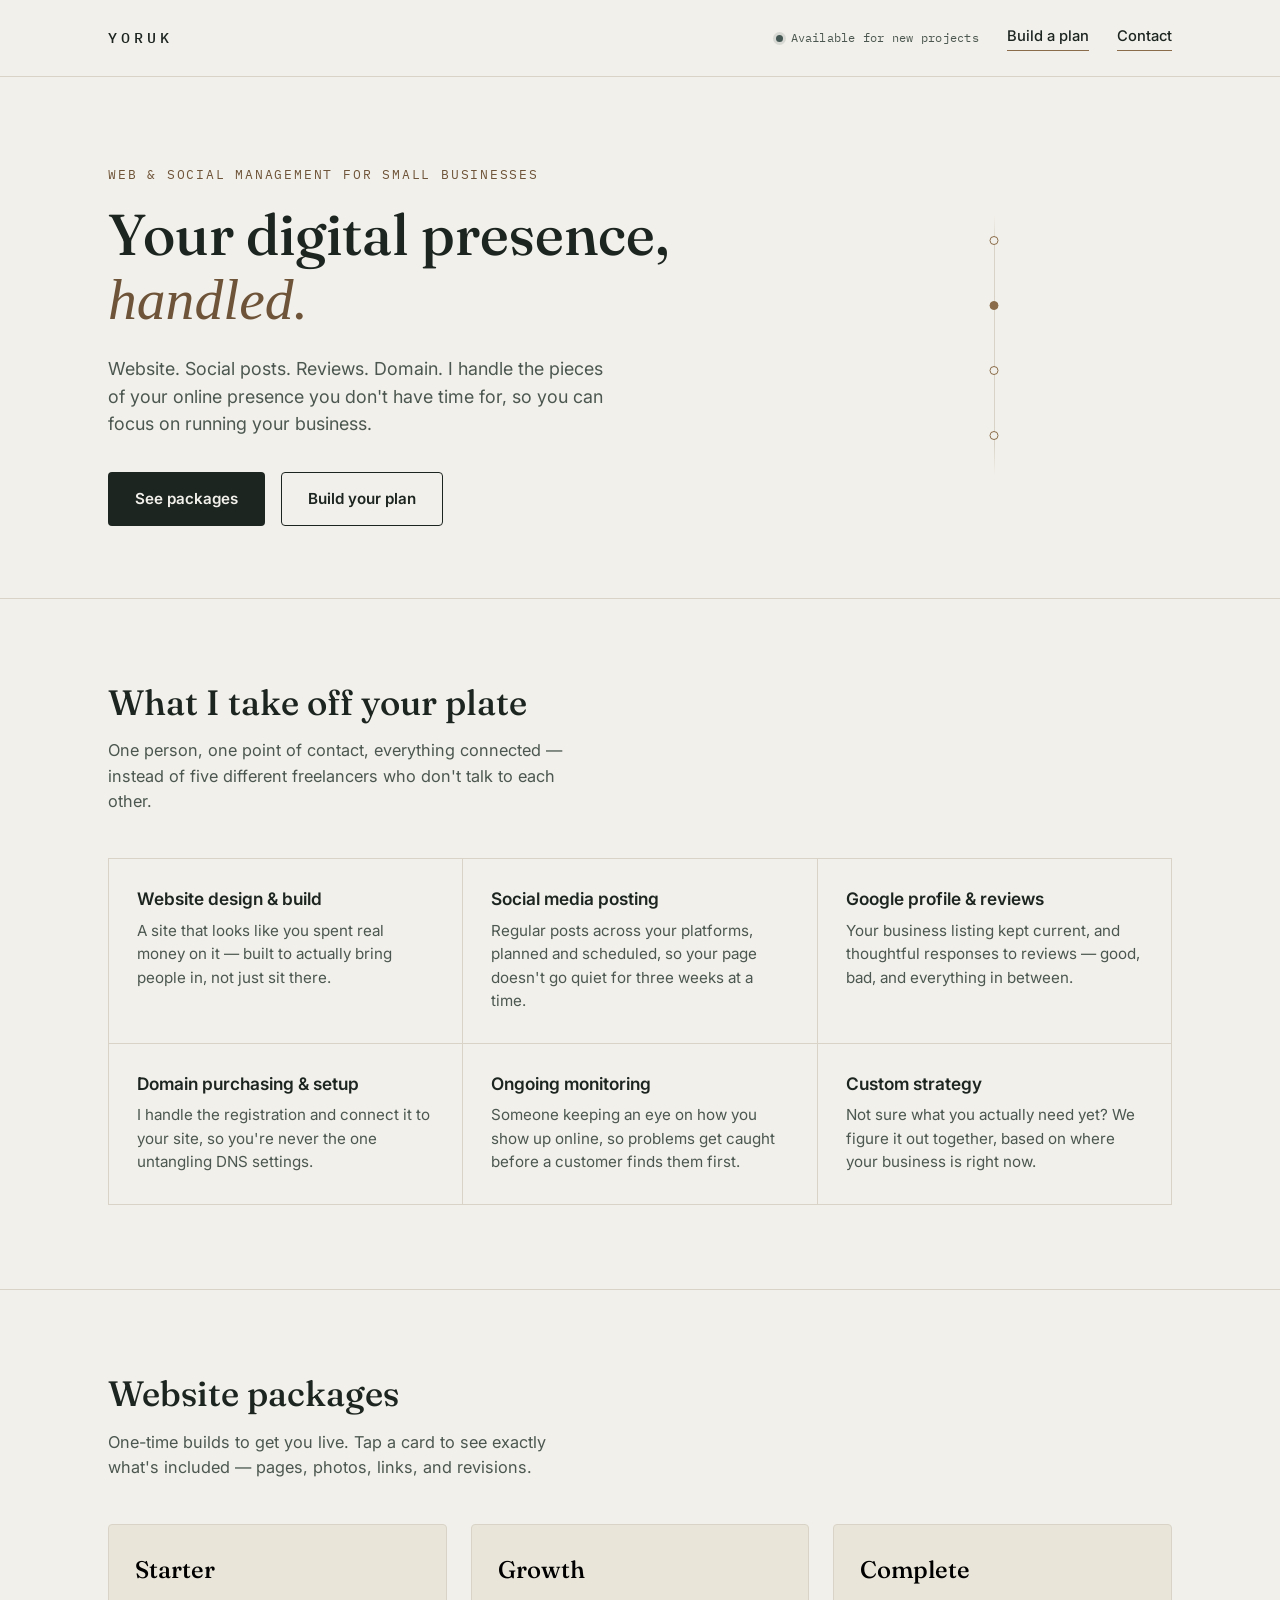
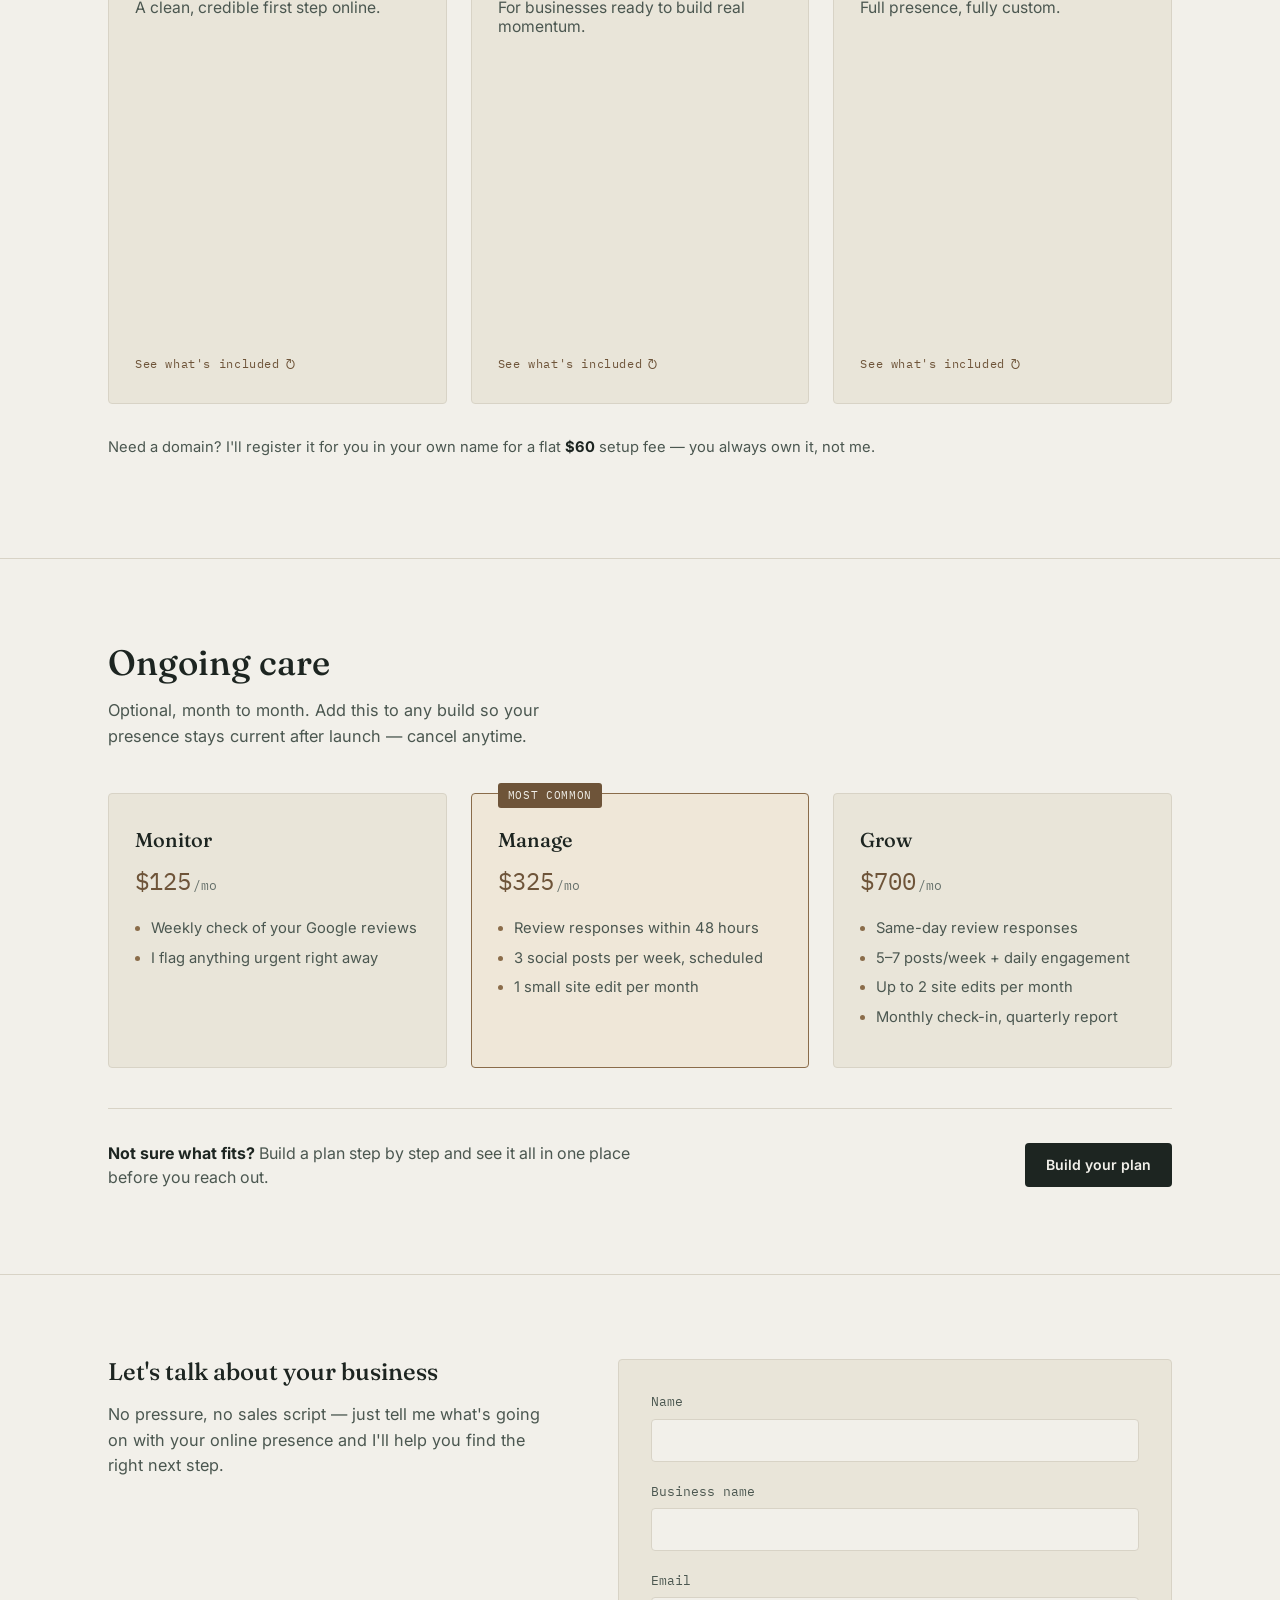
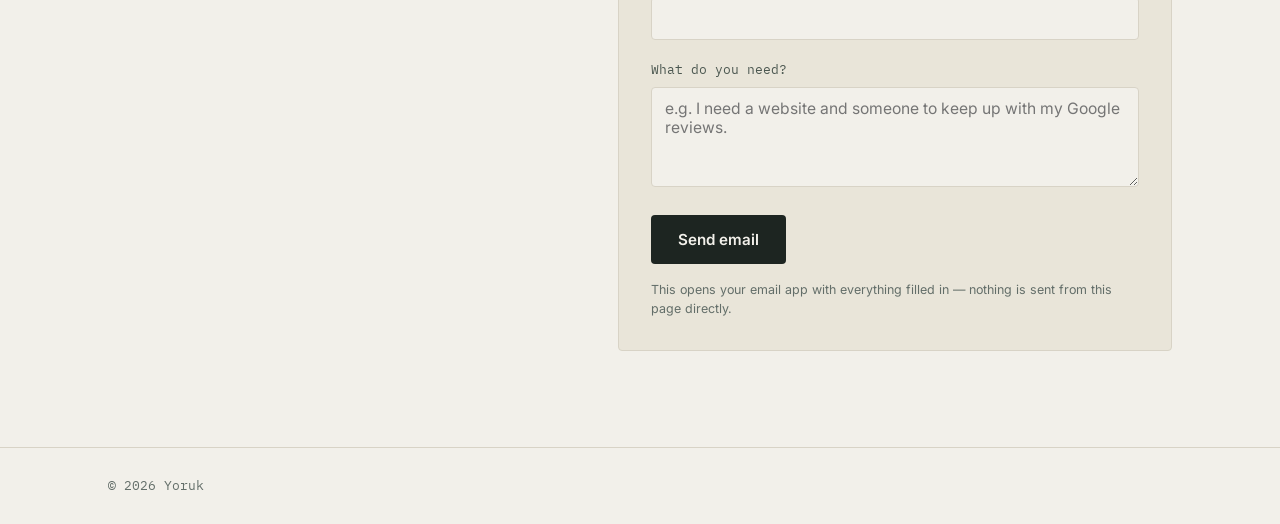
==== commit 0dc6934c: "Update index.html <form class="contact-form" id="contact-form" novalidate>         <label for="name"" ====
--- a/index.html
+++ b/index.html
@@ -268,18 +268,18 @@
         <p class="section-sub">No pressure, no sales script — just tell me what's going on with your online presence and I'll help you find the right next step.</p>
       </div>
 
-      <form class="contact-form" id="contact-form">
+           <form class="contact-form" id="contact-form" novalidate>
         <label for="name">Name</label>
-        <input type="text" id="name" name="name" required autocomplete="name">
+        <input type="text" id="name" name="name" required aria-required="true" autocomplete="name">
 
         <label for="business">Business name</label>
         <input type="text" id="business" name="business" autocomplete="organization">
 
         <label for="email">Email</label>
-        <input type="email" id="email" name="email" required autocomplete="email">
+        <input type="email" id="email" name="email" required aria-required="true" autocomplete="email">
 
         <label for="message">What do you need?</label>
-        <textarea id="message" name="message" rows="4" required placeholder="e.g. I need a website and someone to keep up with my Google reviews."></textarea>
+        <textarea id="message" name="message" rows="4" required aria-required="true" placeholder="e.g. I need a website and someone to keep up with my Google reviews."></textarea>
 
         <button type="submit" class="btn btn-primary">Send email</button>
         <p class="form-note">This opens your email app with everything filled in — nothing is sent from this page directly.</p>
--- a/style.css
+++ b/style.css
@@ -6,7 +6,7 @@
   --paper-alt:  #E9E5D9;
   --ink:        #1D2521;
   --ink-soft:   #4B5750;
-  --ink-faint:  #7A8580;
+  --ink-faint:  #636E69; /* Darkened for ADA color contrast compliance */;
   --accent:     #8A6C4A;
   --accent-deep:#6E5439;
   --accent-tint:#C9B79A;
